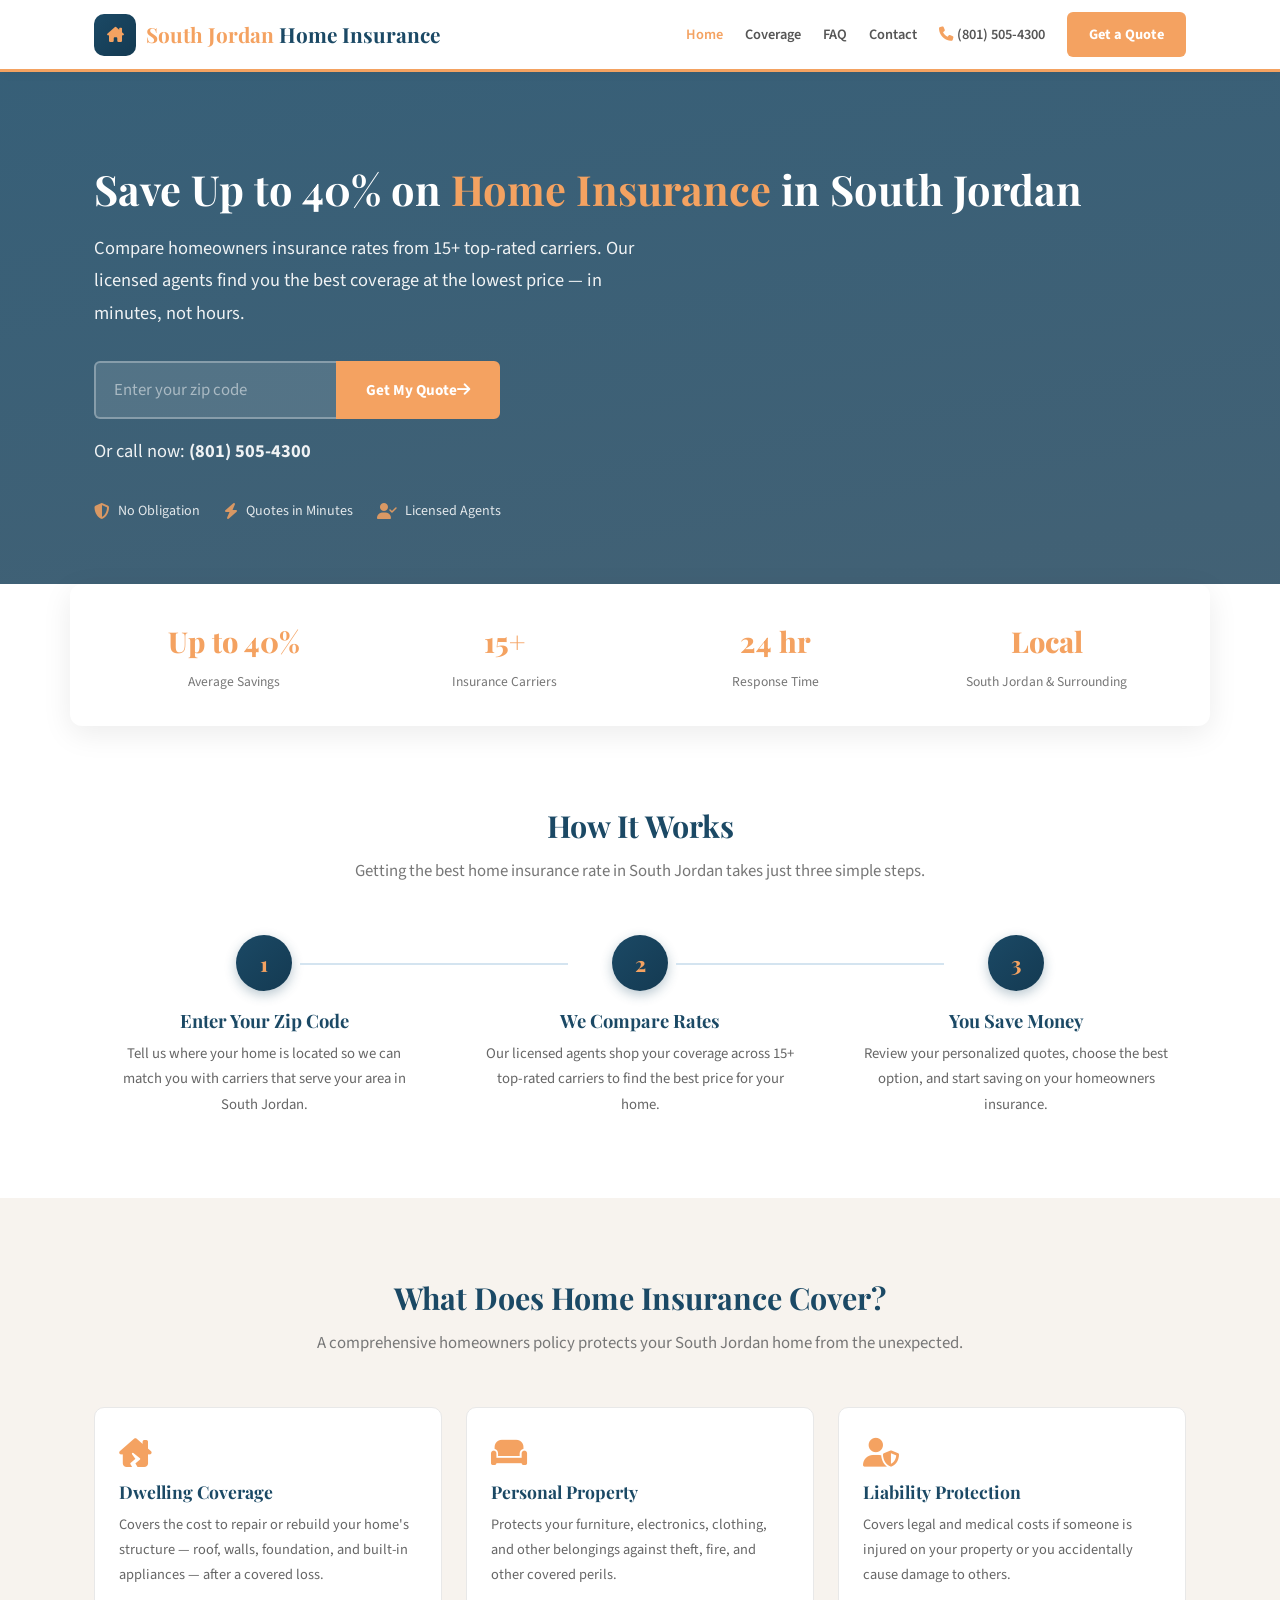
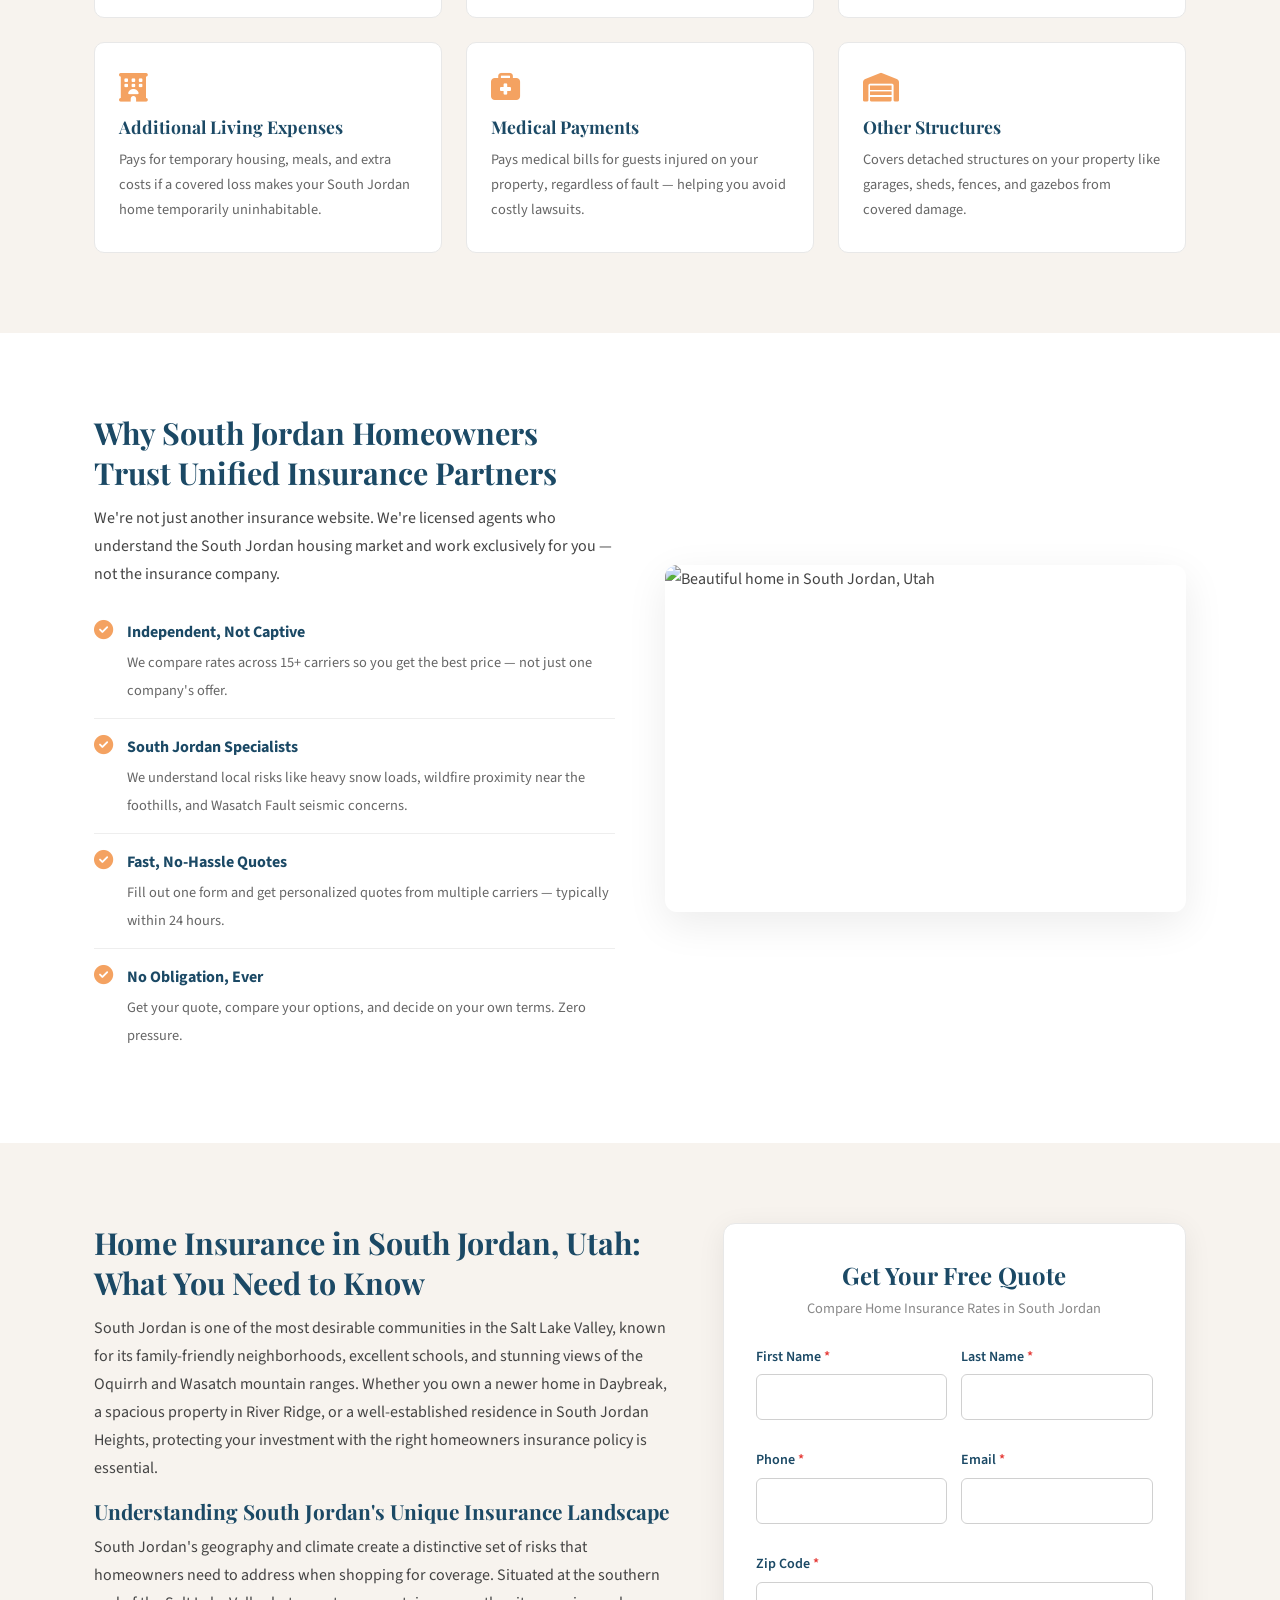
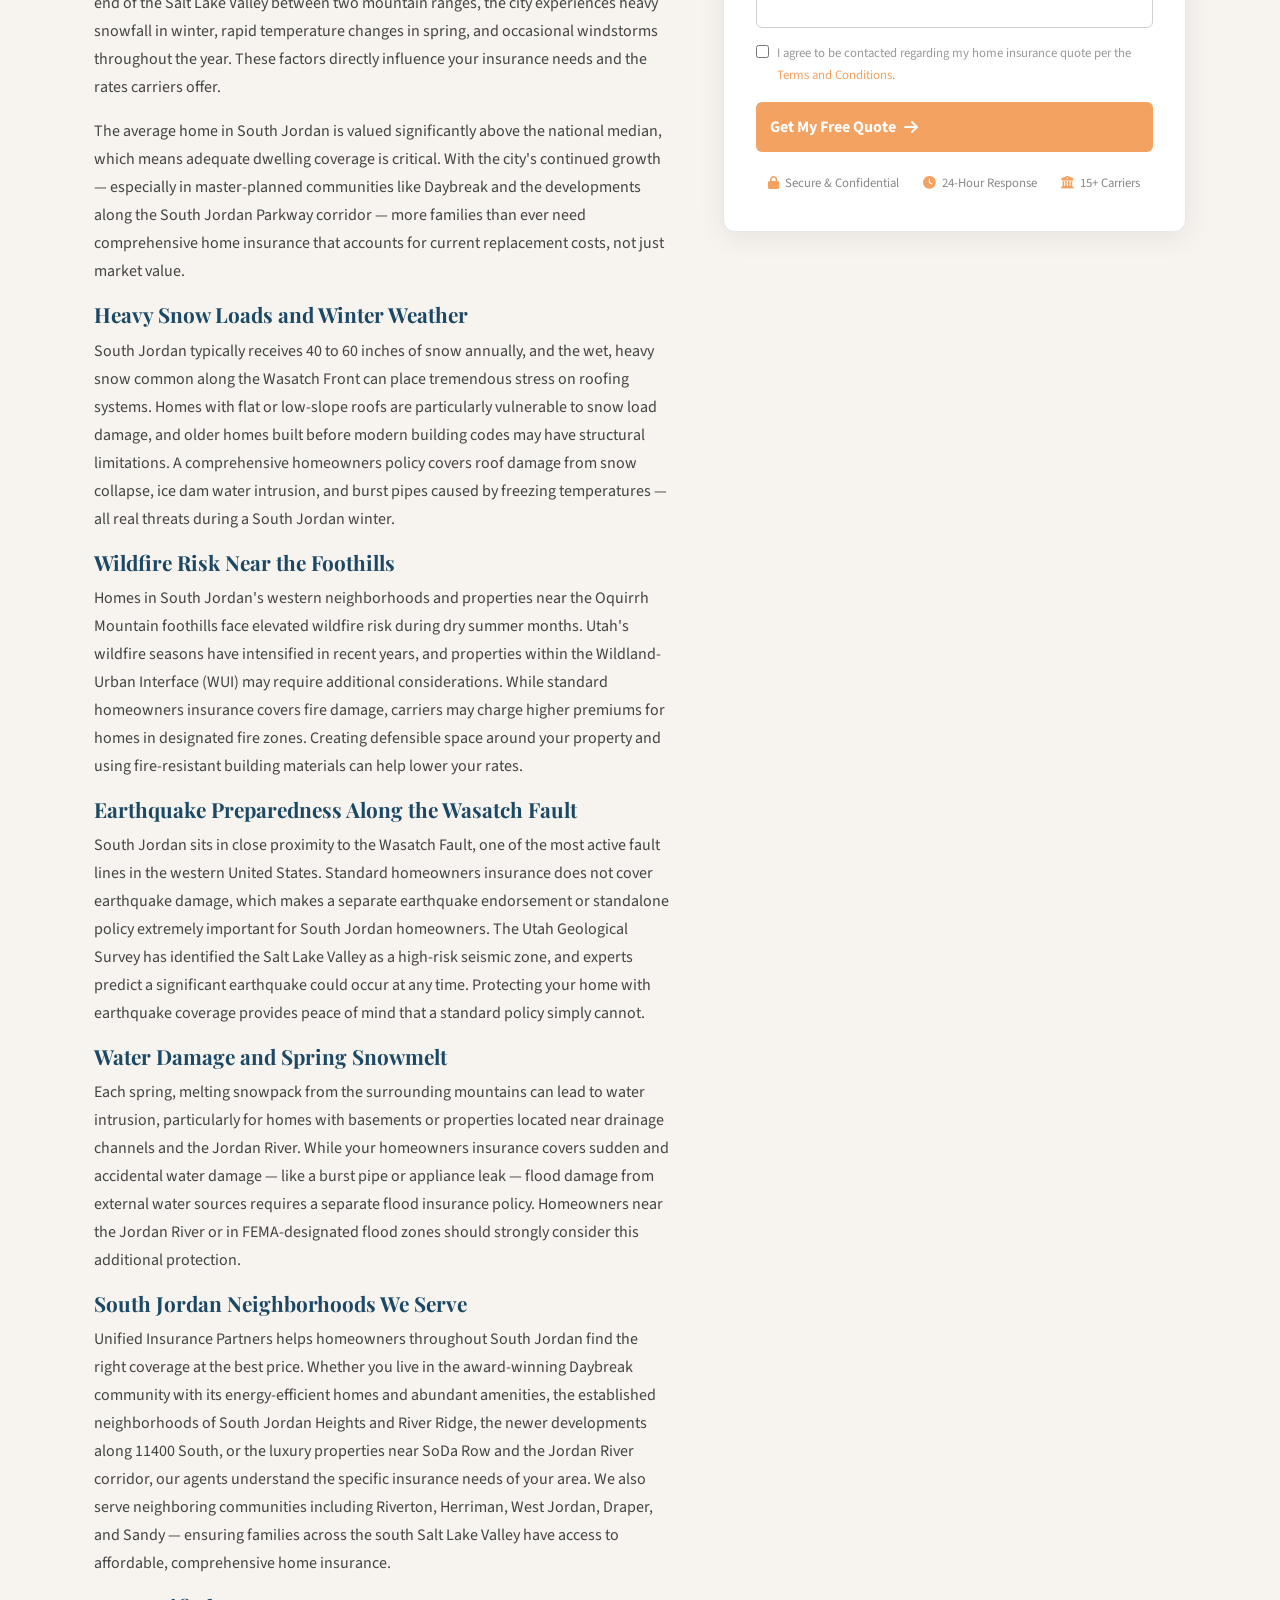
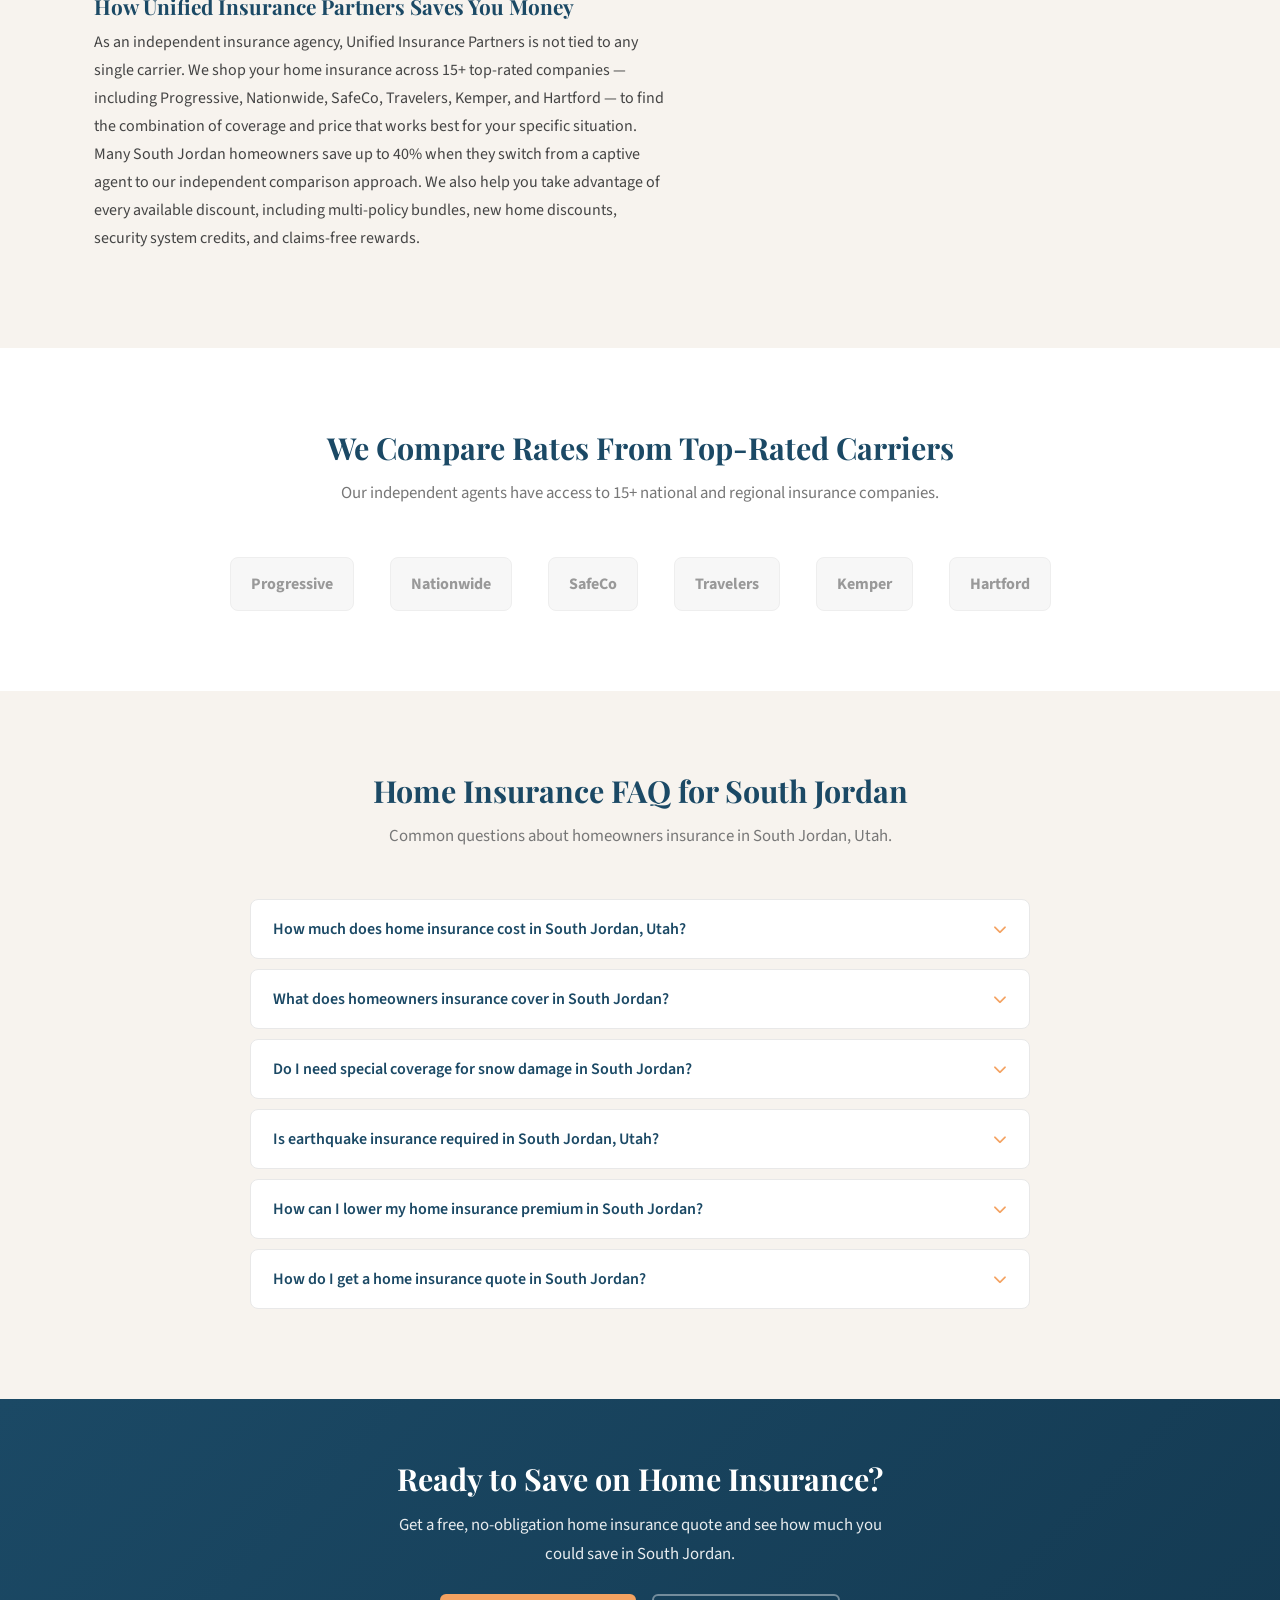
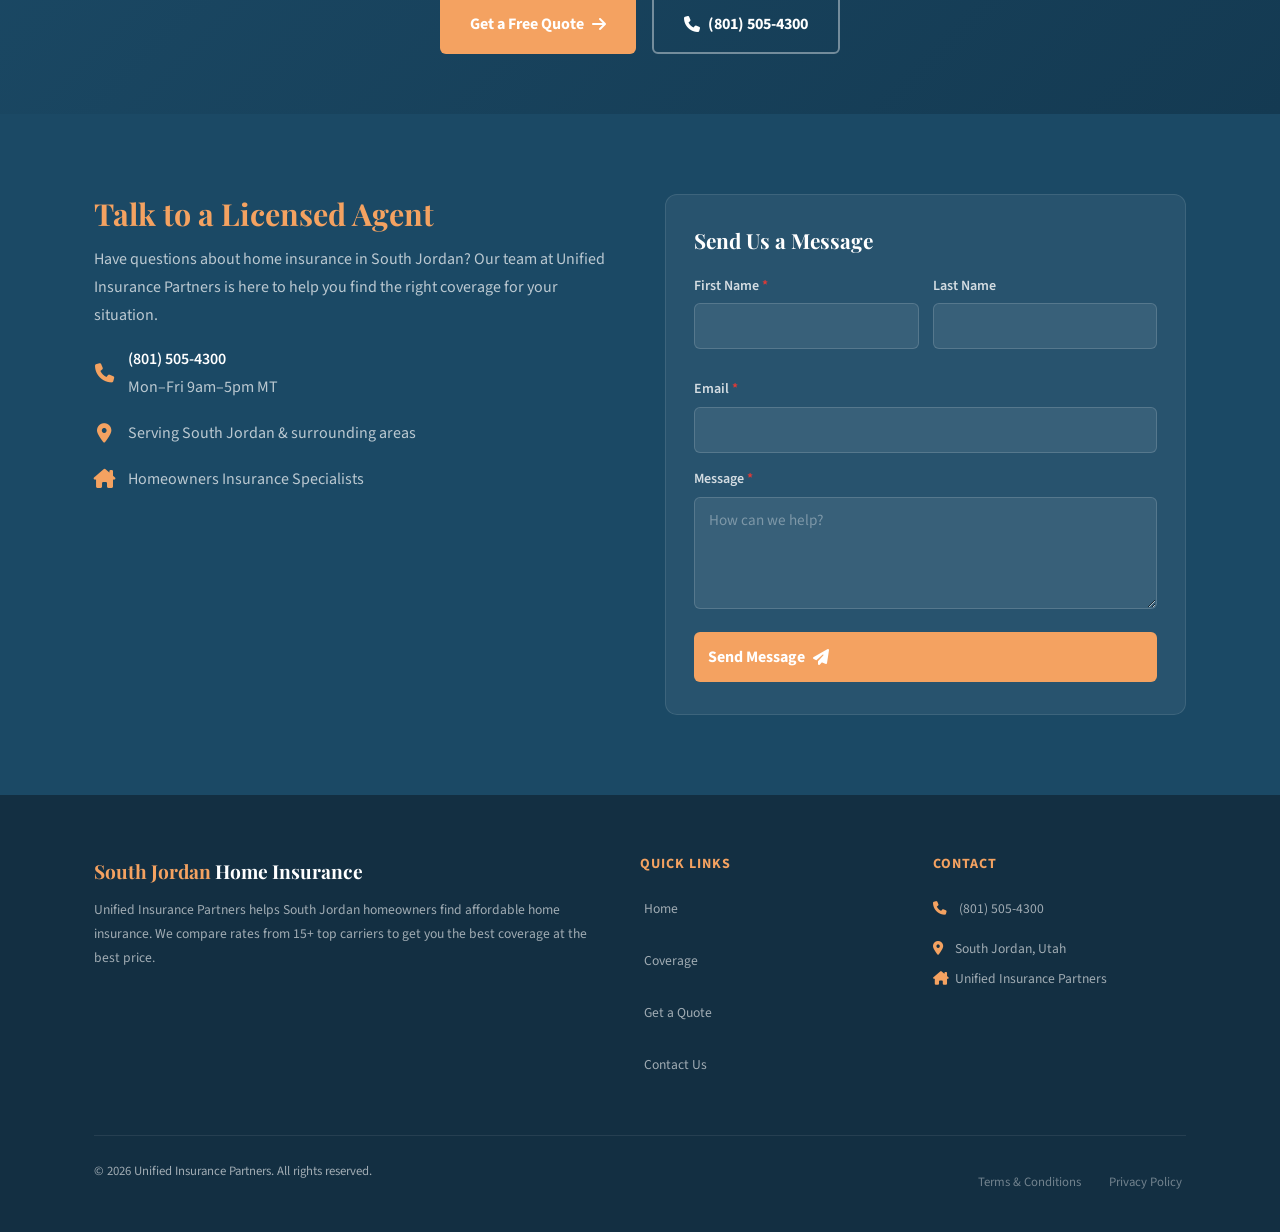
==== index.html @ 520f7b28 "Initial build: southjordanhomeinsurance.com lead gen site" ====
<!DOCTYPE html>
<html lang="en">
<head>
  <meta charset="UTF-8">
  <meta name="viewport" content="width=device-width, initial-scale=1.0">
  <title>South Jordan Home Insurance | Save Up to 40% | Free Quote</title>
  <meta name="description" content="Save up to 40% on home insurance in South Jordan, Utah. Compare rates from 15+ top carriers like Progressive, Nationwide & Travelers. Free quote — no obligation.">
  <meta name="keywords" content="home insurance South Jordan, homeowners insurance South Jordan Utah, South Jordan home insurance quote, cheap home insurance South Jordan, best home insurance South Jordan UT">
  <link rel="canonical" href="https://southjordanhomeinsurance.com/">
  <meta name="geo.region" content="US-UT">
  <meta name="geo.placename" content="South Jordan, Utah">

  <meta property="og:title" content="South Jordan Home Insurance | Save Up to 40% on Homeowners Insurance">
  <meta property="og:description" content="Compare home insurance rates from 15+ top carriers in South Jordan, Utah. Free quote — no obligation.">
  <meta property="og:type" content="website">
  <meta property="og:url" content="https://southjordanhomeinsurance.com/">

  <link rel="icon" href="data:image/svg+xml,<svg xmlns='http://www.w3.org/2000/svg' viewBox='0 0 100 100'><text y='.9em' font-size='90'>🏠</text></svg>">
  <link rel="preconnect" href="https://fonts.googleapis.com">
  <link rel="preconnect" href="https://fonts.gstatic.com" crossorigin>
  <link href="https://fonts.googleapis.com/css2?family=Playfair+Display:wght@400;500;600;700;800&family=Source+Sans+3:wght@300;400;600;700&display=swap" rel="stylesheet">
  <link rel="stylesheet" href="https://cdnjs.cloudflare.com/ajax/libs/font-awesome/6.5.1/css/all.min.css">
  <link rel="stylesheet" href="css/style.css">

  <script type="application/ld+json">
  {
    "@context": "https://schema.org",
    "@type": "InsuranceAgency",
    "name": "Unified Insurance Partners",
    "url": "https://southjordanhomeinsurance.com",
    "telephone": "+18015054300",
    "description": "Compare home insurance rates from top carriers in South Jordan, Utah. Free quotes, licensed agents, no obligation.",
    "areaServed": {
      "@type": "City",
      "name": "South Jordan",
      "containedInPlace": {
        "@type": "State",
        "name": "Utah"
      }
    },
    "priceRange": "$",
    "address": {
      "@type": "PostalAddress",
      "addressLocality": "South Jordan",
      "addressRegion": "UT",
      "addressCountry": "US"
    }
  }
  </script>

  <script type="application/ld+json">
  {
    "@context": "https://schema.org",
    "@type": "FAQPage",
    "mainEntity": [
      {
        "@type": "Question",
        "name": "How much does home insurance cost in South Jordan, Utah?",
        "acceptedAnswer": {
          "@type": "Answer",
          "text": "Home insurance in South Jordan typically costs between $800 and $2,200 per year, depending on your home's value, age, construction type, and coverage limits. Homes near the Oquirrh Mountain foothills may see slightly higher rates due to wildfire proximity, while newer homes in developments like Daybreak often qualify for discounts."
        }
      },
      {
        "@type": "Question",
        "name": "What does homeowners insurance cover in South Jordan?",
        "acceptedAnswer": {
          "@type": "Answer",
          "text": "A standard homeowners insurance policy in South Jordan covers your dwelling structure, personal property, liability protection, additional living expenses if your home becomes uninhabitable, medical payments for guests, and other structures on your property like sheds or fences. You may also need to consider endorsements for earthquake coverage given Utah's seismic activity."
        }
      },
      {
        "@type": "Question",
        "name": "Do I need special coverage for snow damage in South Jordan?",
        "acceptedAnswer": {
          "@type": "Answer",
          "text": "Standard homeowners insurance in South Jordan covers most snow-related damage including roof collapse from heavy snow loads and water damage from ice dams or snowmelt. However, flood damage from rapid spring snowmelt is NOT covered by standard policies — you'll need a separate flood insurance policy if your home is in a flood-prone area near the Jordan River."
        }
      },
      {
        "@type": "Question",
        "name": "Is earthquake insurance required in South Jordan, Utah?",
        "acceptedAnswer": {
          "@type": "Answer",
          "text": "Earthquake insurance is not required in South Jordan, but it is strongly recommended. South Jordan sits near the Wasatch Fault, and standard homeowners insurance does not cover earthquake damage. An earthquake endorsement or standalone policy provides critical protection for your home and belongings."
        }
      },
      {
        "@type": "Question",
        "name": "How can I lower my home insurance premium in South Jordan?",
        "acceptedAnswer": {
          "@type": "Answer",
          "text": "You can lower your South Jordan home insurance premium by bundling with auto insurance, installing security systems and smoke detectors, maintaining a claims-free history, upgrading your roof, choosing a higher deductible, and comparing rates from multiple carriers. Our agents compare 15+ carriers to find you the best rate."
        }
      },
      {
        "@type": "Question",
        "name": "How do I get a home insurance quote in South Jordan?",
        "acceptedAnswer": {
          "@type": "Answer",
          "text": "Enter your zip code on our website and fill out a brief form. Our licensed agents compare rates from 15+ top carriers and contact you with the best options — typically within 24 hours. The quote is completely free and there is no obligation to purchase."
        }
      }
    ]
  }
  </script>

  <!-- Google Analytics placeholder — uncomment and add tracking ID before launch
  <script async src="https://www.googletagmanager.com/gtag/js?id=G-XXXXXXXXXX"></script>
  <script>
    window.dataLayer = window.dataLayer || [];
    function gtag(){dataLayer.push(arguments);}
    gtag('js', new Date());
    gtag('config', 'G-XXXXXXXXXX');
  </script>
  -->
  <style>
/* Focus styles for accessibility */
a:focus-visible, button:focus-visible, input:focus-visible, select:focus-visible, textarea:focus-visible {
  outline: 2px solid #0369A1;
  outline-offset: 2px;
  border-radius: 2px;
}
*:focus { outline: none; }
*:focus-visible { outline: 2px solid #0369A1; outline-offset: 2px; }

/* Touch target minimum sizes */
a[class*="btn"], a[class*="cta"], a[class*="button"],
button, input[type="submit"], input[type="button"],
.btn, .cta-button, .cta-btn, .nav-link, .footer-link {
  min-height: 44px;
  display: inline-flex;
  align-items: center;
}
nav a, footer a {
  min-height: 44px;
  display: inline-flex;
  align-items: center;
  padding: 8px 4px;
}

/* Form submission feedback */
.form-loading { opacity: 0.7; pointer-events: none; }
.form-success { display: none; padding: 20px; background: #dcfce7; border: 1px solid #16a34a; border-radius: 8px; color: #166534; text-align: center; margin-top: 16px; }
.form-error { display: none; padding: 20px; background: #fef2f2; border: 1px solid #dc2626; border-radius: 8px; color: #991b1b; text-align: center; margin-top: 16px; }
.form-success.active, .form-error.active { display: block; }
.btn-loading { position: relative; color: transparent !important; }
.btn-loading::after { content: ''; position: absolute; width: 20px; height: 20px; top: 50%; left: 50%; margin: -10px 0 0 -10px; border: 2px solid #fff; border-top-color: transparent; border-radius: 50%; animation: spin 0.6s linear infinite; }
@keyframes spin { to { transform: rotate(360deg); } }
  </style>
</head>
<body>
  <a href="#main-content" class="skip-nav" style="position:absolute;left:-9999px;top:auto;width:1px;height:1px;overflow:hidden;z-index:9999;padding:8px 16px;background:#0369A1;color:#fff;font-size:14px;text-decoration:none;">Skip to main content</a>

  <header class="site-header">
    <div class="container">
      <a href="./" class="logo">
        <div class="logo-icon"><i class="fas fa-house-chimney" style="font-size:.95rem;"></i></div>
        <div class="logo-text"><span>South Jordan</span> Home Insurance</div>
      </a>
      <button class="nav-toggle" aria-label="Toggle menu" aria-expanded="false"><span></span><span></span><span></span></button>
      <nav class="main-nav" aria-label="Main navigation">
        <ul>
          <li><a href="./" class="active">Home</a></li>
          <li><a href="coverage">Coverage</a></li>
          <li><a href="#faq">FAQ</a></li>
          <li><a href="contact-us">Contact</a></li>
          <li><a href="tel:8015054300" class="header-phone"><i class="fas fa-phone"></i> (801) 505-4300</a></li>
          <li><a href="home-insurance-quote" class="nav-cta">Get a Quote</a></li>
        </ul>
      </nav>
    </div>
    <div class="nav-overlay"></div>
  </header>

  <main id="main-content">

    <!-- 1. Hero -->
    <section class="hero">
      <div class="container">
        <h1>Save Up to 40% on <span>Home Insurance</span> in South Jordan</h1>
        <p>Compare homeowners insurance rates from 15+ top-rated carriers. Our licensed agents find you the best coverage at the lowest price — in minutes, not hours.</p>
        <form class="hero-zip-form" aria-label="Enter zip code for quote">
          <input type="text" id="heroZip" inputmode="numeric" maxlength="5" pattern="[0-9]{5}" placeholder="Enter your zip code" aria-label="Zip code" required>
          <button type="submit">Get My Quote <i class="fas fa-arrow-right"></i></button>
        </form>
        <p class="hero-phone">Or call now: <a href="tel:8015054300">(801) 505-4300</a></p>
        <div class="trust-badges">
          <div class="badge"><i class="fas fa-shield-halved"></i> No Obligation</div>
          <div class="badge"><i class="fas fa-bolt"></i> Quotes in Minutes</div>
          <div class="badge"><i class="fas fa-user-check"></i> Licensed Agents</div>
        </div>
      </div>
    </section>

    <!-- 2. Stats Bar -->
    <section class="stats-bar">
      <div class="container">
        <div class="stat-item">
          <span class="stat-number">Up to 40%</span>
          <div class="stat-label">Average Savings</div>
        </div>
        <div class="stat-item">
          <span class="stat-number">15+</span>
          <div class="stat-label">Insurance Carriers</div>
        </div>
        <div class="stat-item">
          <span class="stat-number">24 hr</span>
          <div class="stat-label">Response Time</div>
        </div>
        <div class="stat-item">
          <span class="stat-number">Local</span>
          <div class="stat-label">South Jordan &amp; Surrounding</div>
        </div>
      </div>
    </section>

    <!-- 3. How It Works -->
    <section class="section">
      <div class="container">
        <div class="section-header">
          <h2>How It Works</h2>
          <p>Getting the best home insurance rate in South Jordan takes just three simple steps.</p>
        </div>
        <div class="steps-grid">
          <div class="step-card">
            <div class="step-number">1</div>
            <div class="step-connector"></div>
            <h3>Enter Your Zip Code</h3>
            <p>Tell us where your home is located so we can match you with carriers that serve your area in South Jordan.</p>
          </div>
          <div class="step-card">
            <div class="step-number">2</div>
            <div class="step-connector"></div>
            <h3>We Compare Rates</h3>
            <p>Our licensed agents shop your coverage across 15+ top-rated carriers to find the best price for your home.</p>
          </div>
          <div class="step-card">
            <div class="step-number">3</div>
            <h3>You Save Money</h3>
            <p>Review your personalized quotes, choose the best option, and start saving on your homeowners insurance.</p>
          </div>
        </div>
      </div>
    </section>

    <!-- 4. Coverage Types -->
    <section class="section section-alt">
      <div class="container">
        <div class="section-header">
          <h2>What Does Home Insurance Cover?</h2>
          <p>A comprehensive homeowners policy protects your South Jordan home from the unexpected.</p>
        </div>
        <div class="coverage-grid">
          <div class="coverage-card">
            <i class="fas fa-house-chimney-crack"></i>
            <h3>Dwelling Coverage</h3>
            <p>Covers the cost to repair or rebuild your home's structure — roof, walls, foundation, and built-in appliances — after a covered loss.</p>
          </div>
          <div class="coverage-card">
            <i class="fas fa-couch"></i>
            <h3>Personal Property</h3>
            <p>Protects your furniture, electronics, clothing, and other belongings against theft, fire, and other covered perils.</p>
          </div>
          <div class="coverage-card">
            <i class="fas fa-user-shield"></i>
            <h3>Liability Protection</h3>
            <p>Covers legal and medical costs if someone is injured on your property or you accidentally cause damage to others.</p>
          </div>
          <div class="coverage-card">
            <i class="fas fa-hotel"></i>
            <h3>Additional Living Expenses</h3>
            <p>Pays for temporary housing, meals, and extra costs if a covered loss makes your South Jordan home temporarily uninhabitable.</p>
          </div>
          <div class="coverage-card">
            <i class="fas fa-briefcase-medical"></i>
            <h3>Medical Payments</h3>
            <p>Pays medical bills for guests injured on your property, regardless of fault — helping you avoid costly lawsuits.</p>
          </div>
          <div class="coverage-card">
            <i class="fas fa-warehouse"></i>
            <h3>Other Structures</h3>
            <p>Covers detached structures on your property like garages, sheds, fences, and gazebos from covered damage.</p>
          </div>
        </div>
      </div>
    </section>

    <!-- 5. Why Choose Us -->
    <section class="section">
      <div class="container">
        <div class="why-grid">
          <div>
            <h2>Why South Jordan Homeowners Trust Unified Insurance Partners</h2>
            <p>We're not just another insurance website. We're licensed agents who understand the South Jordan housing market and work exclusively for you — not the insurance company.</p>
            <ul class="why-list">
              <li>
                <i class="fas fa-circle-check"></i>
                <div><strong>Independent, Not Captive</strong><span>We compare rates across 15+ carriers so you get the best price — not just one company's offer.</span></div>
              </li>
              <li>
                <i class="fas fa-circle-check"></i>
                <div><strong>South Jordan Specialists</strong><span>We understand local risks like heavy snow loads, wildfire proximity near the foothills, and Wasatch Fault seismic concerns.</span></div>
              </li>
              <li>
                <i class="fas fa-circle-check"></i>
                <div><strong>Fast, No-Hassle Quotes</strong><span>Fill out one form and get personalized quotes from multiple carriers — typically within 24 hours.</span></div>
              </li>
              <li>
                <i class="fas fa-circle-check"></i>
                <div><strong>No Obligation, Ever</strong><span>Get your quote, compare your options, and decide on your own terms. Zero pressure.</span></div>
              </li>
            </ul>
          </div>
          <div class="why-image">
            <img src="https://images.unsplash.com/photo-1564013799919-ab600027ffc6?w=600&q=80" alt="Beautiful home in South Jordan, Utah" loading="lazy" width="600" height="400">
          </div>
        </div>
      </div>
    </section>

    <!-- 6. South Jordan-Specific Content (SEO-rich) -->
    <section class="section section-alt">
      <div class="container">
        <div class="content-split">
          <div>
            <h2>Home Insurance in South Jordan, Utah: What You Need to Know</h2>
            <p>South Jordan is one of the most desirable communities in the Salt Lake Valley, known for its family-friendly neighborhoods, excellent schools, and stunning views of the Oquirrh and Wasatch mountain ranges. Whether you own a newer home in Daybreak, a spacious property in River Ridge, or a well-established residence in South Jordan Heights, protecting your investment with the right homeowners insurance policy is essential.</p>

            <h3>Understanding South Jordan's Unique Insurance Landscape</h3>
            <p>South Jordan's geography and climate create a distinctive set of risks that homeowners need to address when shopping for coverage. Situated at the southern end of the Salt Lake Valley between two mountain ranges, the city experiences heavy snowfall in winter, rapid temperature changes in spring, and occasional windstorms throughout the year. These factors directly influence your insurance needs and the rates carriers offer.</p>
            <p>The average home in South Jordan is valued significantly above the national median, which means adequate dwelling coverage is critical. With the city's continued growth — especially in master-planned communities like Daybreak and the developments along the South Jordan Parkway corridor — more families than ever need comprehensive home insurance that accounts for current replacement costs, not just market value.</p>

            <h3>Heavy Snow Loads and Winter Weather</h3>
            <p>South Jordan typically receives 40 to 60 inches of snow annually, and the wet, heavy snow common along the Wasatch Front can place tremendous stress on roofing systems. Homes with flat or low-slope roofs are particularly vulnerable to snow load damage, and older homes built before modern building codes may have structural limitations. A comprehensive homeowners policy covers roof damage from snow collapse, ice dam water intrusion, and burst pipes caused by freezing temperatures — all real threats during a South Jordan winter.</p>

            <h3>Wildfire Risk Near the Foothills</h3>
            <p>Homes in South Jordan's western neighborhoods and properties near the Oquirrh Mountain foothills face elevated wildfire risk during dry summer months. Utah's wildfire seasons have intensified in recent years, and properties within the Wildland-Urban Interface (WUI) may require additional considerations. While standard homeowners insurance covers fire damage, carriers may charge higher premiums for homes in designated fire zones. Creating defensible space around your property and using fire-resistant building materials can help lower your rates.</p>

            <h3>Earthquake Preparedness Along the Wasatch Fault</h3>
            <p>South Jordan sits in close proximity to the Wasatch Fault, one of the most active fault lines in the western United States. Standard homeowners insurance does not cover earthquake damage, which makes a separate earthquake endorsement or standalone policy extremely important for South Jordan homeowners. The Utah Geological Survey has identified the Salt Lake Valley as a high-risk seismic zone, and experts predict a significant earthquake could occur at any time. Protecting your home with earthquake coverage provides peace of mind that a standard policy simply cannot.</p>

            <h3>Water Damage and Spring Snowmelt</h3>
            <p>Each spring, melting snowpack from the surrounding mountains can lead to water intrusion, particularly for homes with basements or properties located near drainage channels and the Jordan River. While your homeowners insurance covers sudden and accidental water damage — like a burst pipe or appliance leak — flood damage from external water sources requires a separate flood insurance policy. Homeowners near the Jordan River or in FEMA-designated flood zones should strongly consider this additional protection.</p>

            <h3>South Jordan Neighborhoods We Serve</h3>
            <p>Unified Insurance Partners helps homeowners throughout South Jordan find the right coverage at the best price. Whether you live in the award-winning Daybreak community with its energy-efficient homes and abundant amenities, the established neighborhoods of South Jordan Heights and River Ridge, the newer developments along 11400 South, or the luxury properties near SoDa Row and the Jordan River corridor, our agents understand the specific insurance needs of your area. We also serve neighboring communities including Riverton, Herriman, West Jordan, Draper, and Sandy — ensuring families across the south Salt Lake Valley have access to affordable, comprehensive home insurance.</p>

            <h3>How Unified Insurance Partners Saves You Money</h3>
            <p>As an independent insurance agency, Unified Insurance Partners is not tied to any single carrier. We shop your home insurance across 15+ top-rated companies — including Progressive, Nationwide, SafeCo, Travelers, Kemper, and Hartford — to find the combination of coverage and price that works best for your specific situation. Many South Jordan homeowners save up to 40% when they switch from a captive agent to our independent comparison approach. We also help you take advantage of every available discount, including multi-policy bundles, new home discounts, security system credits, and claims-free rewards.</p>
          </div>
          <div>
            <div class="form-wrapper" id="quote">
              <h2>Get Your Free Quote</h2>
              <p class="form-subtitle">Compare Home Insurance Rates in South Jordan</p>
              <form data-webhook="https://n8n4.belmontdigitalmarketing.com/webhook/southjordanhomeinsurance-quote-62184" data-redirect="thank-you" novalidate>
                <div class="form-row">
                  <div class="form-group">
                    <label for="firstName">First Name <span style="color:#e53935;">*</span></label>
                    <input type="text" id="firstName" name="firstName" required autocomplete="given-name">
                    <div class="error-msg">Required</div>
                  </div>
                  <div class="form-group">
                    <label for="lastName">Last Name <span style="color:#e53935;">*</span></label>
                    <input type="text" id="lastName" name="lastName" required autocomplete="family-name">
                    <div class="error-msg">Required</div>
                  </div>
                </div>
                <div class="form-row">
                  <div class="form-group">
                    <label for="phone">Phone <span style="color:#e53935;">*</span></label>
                    <input type="tel" id="phone" name="phone" required autocomplete="tel">
                    <div class="error-msg">Required</div>
                  </div>
                  <div class="form-group">
                    <label for="email">Email <span style="color:#e53935;">*</span></label>
                    <input type="email" id="email" name="email" required autocomplete="email">
                    <div class="error-msg">Required</div>
                  </div>
                </div>
                <div class="form-group">
                  <label for="zip">Zip Code <span style="color:#e53935;">*</span></label>
                  <input type="text" id="zip" name="zipCode" required maxlength="5" pattern="[0-9]{5}" inputmode="numeric" autocomplete="postal-code">
                  <div class="error-msg">Required</div>
                </div>
                <div class="form-consent">
                  <input type="checkbox" id="consent" name="consent" required>
                  <label for="consent">I agree to be contacted regarding my home insurance quote per the <a href="terms" target="_blank">Terms and Conditions</a>.</label>
                </div>
                <button type="submit" class="btn btn-primary btn-submit" data-label="Get My Free Quote">Get My Free Quote <i class="fas fa-arrow-right"></i></button>
                <div class="form-success"><i class="fas fa-check-circle"></i> Quote request submitted! We'll be in touch shortly.</div>
                <div class="form-error"><i class="fas fa-exclamation-triangle"></i> Something went wrong. Please call <a href="tel:8015054300">(801) 505-4300</a>.</div>
              </form>
              <div class="form-trust">
                <div class="form-trust-item"><i class="fas fa-lock"></i> Secure &amp; Confidential</div>
                <div class="form-trust-item"><i class="fas fa-clock"></i> 24-Hour Response</div>
                <div class="form-trust-item"><i class="fas fa-building-columns"></i> 15+ Carriers</div>
              </div>
            </div>
          </div>
        </div>
      </div>
    </section>

    <!-- 7. Carrier Logos -->
    <section class="section carrier-section">
      <div class="container">
        <div class="section-header">
          <h2>We Compare Rates From Top-Rated Carriers</h2>
          <p>Our independent agents have access to 15+ national and regional insurance companies.</p>
        </div>
        <div class="carrier-grid">
          <span>Progressive</span>
          <span>Nationwide</span>
          <span>SafeCo</span>
          <span>Travelers</span>
          <span>Kemper</span>
          <span>Hartford</span>
        </div>
      </div>
    </section>

    <!-- 8. FAQ -->
    <section class="section section-alt" id="faq">
      <div class="container">
        <div class="section-header">
          <h2>Home Insurance FAQ for South Jordan</h2>
          <p>Common questions about homeowners insurance in South Jordan, Utah.</p>
        </div>
        <div class="faq-list">
          <div class="faq-item">
            <button class="faq-question" aria-expanded="false">How much does home insurance cost in South Jordan, Utah? <i class="fas fa-chevron-down"></i></button>
            <div class="faq-answer"><div class="faq-answer-inner">Home insurance in South Jordan typically costs between $800 and $2,200 per year, depending on your home's value, age, construction type, and coverage limits. Homes near the Oquirrh Mountain foothills may see slightly higher rates due to wildfire proximity, while newer homes in developments like Daybreak often qualify for discounts. The best way to find your exact rate is to <a href="home-insurance-quote">request a free quote</a> and let our agents compare rates from 15+ carriers.</div></div>
          </div>
          <div class="faq-item">
            <button class="faq-question" aria-expanded="false">What does homeowners insurance cover in South Jordan? <i class="fas fa-chevron-down"></i></button>
            <div class="faq-answer"><div class="faq-answer-inner">A standard homeowners insurance policy in South Jordan covers your dwelling structure, personal property, liability protection, additional living expenses if your home becomes uninhabitable, medical payments for guests, and other structures on your property like sheds or fences. You may also want to consider endorsements for earthquake coverage given South Jordan's proximity to the Wasatch Fault, and flood insurance if you live near the Jordan River.</div></div>
          </div>
          <div class="faq-item">
            <button class="faq-question" aria-expanded="false">Do I need special coverage for snow damage in South Jordan? <i class="fas fa-chevron-down"></i></button>
            <div class="faq-answer"><div class="faq-answer-inner">Standard homeowners insurance in South Jordan covers most snow-related damage including roof collapse from heavy snow loads, water damage from ice dams, and burst pipes caused by freezing temperatures. However, flood damage from rapid spring snowmelt is NOT covered by standard policies — you'll need a separate flood insurance policy if your home is in a flood-prone area near the Jordan River or drainage channels.</div></div>
          </div>
          <div class="faq-item">
            <button class="faq-question" aria-expanded="false">Is earthquake insurance required in South Jordan, Utah? <i class="fas fa-chevron-down"></i></button>
            <div class="faq-answer"><div class="faq-answer-inner">Earthquake insurance is not legally required in South Jordan, but it is strongly recommended. South Jordan sits near the Wasatch Fault, one of the most active fault lines in the western United States, and standard homeowners insurance does not cover earthquake damage. An earthquake endorsement or standalone policy provides critical protection for your home, foundation, and personal belongings against seismic events.</div></div>
          </div>
          <div class="faq-item">
            <button class="faq-question" aria-expanded="false">How can I lower my home insurance premium in South Jordan? <i class="fas fa-chevron-down"></i></button>
            <div class="faq-answer"><div class="faq-answer-inner">You can lower your South Jordan home insurance premium by bundling with auto insurance, installing security systems and smoke detectors, maintaining a claims-free history, upgrading your roof to impact-resistant materials, choosing a higher deductible, and most importantly — comparing rates from multiple carriers. Our agents at Unified Insurance Partners compare 15+ carriers to ensure you get the lowest available rate for your coverage needs.</div></div>
          </div>
          <div class="faq-item">
            <button class="faq-question" aria-expanded="false">How do I get a home insurance quote in South Jordan? <i class="fas fa-chevron-down"></i></button>
            <div class="faq-answer"><div class="faq-answer-inner">Simply <a href="home-insurance-quote">fill out our brief quote form</a> or call us at <a href="tel:8015054300">(801) 505-4300</a>. Enter your zip code on our homepage to get started. Our licensed agents compare rates from 15+ top carriers — including Progressive, Nationwide, Travelers, and more — and contact you with the best options, typically within 24 hours. The quote is completely free and there's no obligation.</div></div>
          </div>
        </div>
      </div>
    </section>

    <!-- 9. CTA Banner -->
    <section class="cta-banner">
      <div class="container">
        <h2>Ready to Save on Home Insurance?</h2>
        <p>Get a free, no-obligation home insurance quote and see how much you could save in South Jordan.</p>
        <div class="cta-buttons">
          <a href="home-insurance-quote" class="btn btn-primary">Get a Free Quote <i class="fas fa-arrow-right"></i></a>
          <a href="tel:8015054300" class="btn btn-phone"><i class="fas fa-phone"></i> (801) 505-4300</a>
        </div>
      </div>
    </section>

    <!-- 10. Contact Section -->
    <section class="contact-section">
      <div class="container">
        <div class="contact-grid">
          <div class="contact-info">
            <h2>Talk to a Licensed Agent</h2>
            <p>Have questions about home insurance in South Jordan? Our team at Unified Insurance Partners is here to help you find the right coverage for your situation.</p>
            <div class="contact-detail">
              <i class="fas fa-phone"></i>
              <div><a href="tel:8015054300">(801) 505-4300</a><br><span>Mon&ndash;Fri 9am&ndash;5pm MT</span></div>
            </div>
            <div class="contact-detail">
              <i class="fas fa-map-marker-alt"></i>
              <div><span>Serving South Jordan &amp; surrounding areas</span></div>
            </div>
            <div class="contact-detail">
              <i class="fas fa-house-chimney"></i>
              <div><span>Homeowners Insurance Specialists</span></div>
            </div>
          </div>
          <div class="contact-form-card">
            <h3>Send Us a Message</h3>
            <form data-webhook="https://n8n4.belmontdigitalmarketing.com/webhook/southjordanhomeinsurance-contact-38271" novalidate>
              <div class="form-row">
                <div class="form-group">
                  <label for="contactFirst">First Name <span style="color:#e53935;">*</span></label>
                  <input type="text" id="contactFirst" name="firstName" required>
                  <div class="error-msg">Required</div>
                </div>
                <div class="form-group">
                  <label for="contactLast">Last Name</label>
                  <input type="text" id="contactLast" name="lastName">
                </div>
              </div>
              <div class="form-group">
                <label for="contactEmail">Email <span style="color:#e53935;">*</span></label>
                <input type="email" id="contactEmail" name="email" required>
                <div class="error-msg">Required</div>
              </div>
              <div class="form-group">
                <label for="contactMsg">Message <span style="color:#e53935;">*</span></label>
                <textarea id="contactMsg" name="message" rows="4" required placeholder="How can we help?"></textarea>
                <div class="error-msg">Required</div>
              </div>
              <button type="submit" class="btn btn-primary btn-submit" data-label="Send Message">Send Message <i class="fas fa-paper-plane"></i></button>
              <div class="form-success"><i class="fas fa-check-circle"></i> Message sent! We'll respond within one business day.</div>
              <div class="form-error"><i class="fas fa-exclamation-triangle"></i> Something went wrong. Please call <a href="tel:8015054300" style="color:#e53935;">(801) 505-4300</a>.</div>
            </form>
          </div>
        </div>
      </div>
    </section>

  </main>

  <footer class="site-footer">
    <div class="container">
      <div class="footer-grid">
        <div class="footer-about">
          <div class="logo-text"><span style="color:#F4A261;">South Jordan</span> Home Insurance</div>
          <p>Unified Insurance Partners helps South Jordan homeowners find affordable home insurance. We compare rates from 15+ top carriers to get you the best coverage at the best price.</p>
        </div>
        <div class="footer-links">
          <h4>Quick Links</h4>
          <ul>
            <li><a href="./">Home</a></li>
            <li><a href="coverage">Coverage</a></li>
            <li><a href="home-insurance-quote">Get a Quote</a></li>
            <li><a href="contact-us">Contact Us</a></li>
          </ul>
        </div>
        <div class="footer-contact">
          <h4>Contact</h4>
          <p><i class="fas fa-phone"></i> <a href="tel:8015054300">(801) 505-4300</a></p>
          <p><i class="fas fa-map-marker-alt"></i> South Jordan, Utah</p>
          <p><i class="fas fa-house-chimney"></i> Unified Insurance Partners</p>
        </div>
      </div>
      <div class="footer-bottom">
        <p>&copy; 2026 Unified Insurance Partners. All rights reserved.</p>
        <div class="footer-legal"><a href="terms">Terms &amp; Conditions</a> <a href="privacy">Privacy Policy</a></div>
      </div>
    </div>
  </footer>

  <!-- Sticky Mobile CTA -->
  <div class="sticky-cta">
    <a href="home-insurance-quote" class="btn btn-primary">Get a Free Quote</a>
    <a href="tel:8015054300" class="btn btn-call"><i class="fas fa-phone"></i> Call</a>
  </div>

  <script src="js/main.js"></script>

  <!-- form-loading-enhancer -->
  <script>
  document.addEventListener('DOMContentLoaded', function() {
    document.querySelectorAll('form[data-webhook]').forEach(function(form) {
      form.addEventListener('submit', function() {
        form.classList.add('form-loading');
        var btn = form.querySelector('button[type="submit"], input[type="submit"]');
        if (btn) btn.classList.add('btn-loading');
      }, true);
    });
    var origFetch = window.fetch;
    if (origFetch) {
      window.fetch = function() {
        var args = arguments;
        var promise = origFetch.apply(this, args);
        promise.then(function(res) {
          document.querySelectorAll('form.form-loading').forEach(function(form) {
            setTimeout(function() {
              form.classList.remove('form-loading');
              var btn = form.querySelector('.btn-loading');
              if (btn) btn.classList.remove('btn-loading');
            }, 200);
          });
        }).catch(function() {
          document.querySelectorAll('form.form-loading').forEach(function(form) {
            form.classList.remove('form-loading');
            var btn = form.querySelector('.btn-loading');
            if (btn) btn.classList.remove('btn-loading');
          });
        });
        return promise;
      };
    }
  });
  </script>
</body>
</html>
---- css/style.css ----
/* ============================================
   South Jordan Home Insurance — Style System
   Colors: Deep Blue #1B4965, Warm Amber #F4A261, White
   Fonts: Playfair Display (headings), Source Sans 3 (body)
   Style: Trustworthy, warm, professional
   ============================================ */

*, *::before, *::after { box-sizing: border-box; margin: 0; padding: 0; }
html { scroll-behavior: smooth; font-size: 16px; }
body {
  font-family: 'Source Sans 3', sans-serif;
  color: #444;
  line-height: 1.75;
  background: #fff;
  -webkit-font-smoothing: antialiased;
}
img { max-width: 100%; height: auto; display: block; }
a { color: #F4A261; text-decoration: none; transition: color .2s; }
a:hover { color: #e08b3a; }

h1, h2, h3, h4 { font-family: 'Playfair Display', serif; color: #1B4965; line-height: 1.3; font-weight: 700; }
h1 { font-size: 2.6rem; margin-bottom: 1rem; }
h2 { font-size: 1.9rem; margin-bottom: .75rem; }
h3 { font-size: 1.3rem; margin-bottom: .5rem; }
p { margin-bottom: 1rem; }

.container { max-width: 1140px; margin: 0 auto; padding: 0 24px; }
.text-center { text-align: center; }
.sr-only { position: absolute; width: 1px; height: 1px; overflow: hidden; clip: rect(0,0,0,0); border: 0; }

/* --- Buttons --- */
.btn {
  display: inline-flex;
  align-items: center;
  gap: 8px;
  padding: 14px 30px;
  border-radius: 6px;
  font-weight: 700;
  font-size: 1rem;
  cursor: pointer;
  border: none;
  transition: all .2s;
  text-decoration: none;
  font-family: 'Source Sans 3', sans-serif;
}
.btn-primary { background: #F4A261; color: #fff; }
.btn-primary:hover { background: #e08b3a; color: #fff; transform: translateY(-1px); box-shadow: 0 6px 20px rgba(244,162,97,.3); }
.btn-outline { border: 2px solid #F4A261; color: #F4A261; background: transparent; }
.btn-outline:hover { background: #F4A261; color: #fff; }
.btn-white { background: #fff; color: #1B4965; }
.btn-white:hover { background: #f0f4f8; color: #143a52; }
.btn-phone { background: transparent; border: 2px solid rgba(255,255,255,.4); color: #fff; }
.btn-phone:hover { border-color: #fff; background: rgba(255,255,255,.1); color: #fff; }

/* --- Header --- */
.site-header {
  background: #fff;
  position: sticky;
  top: 0;
  z-index: 100;
  box-shadow: 0 1px 10px rgba(0,0,0,.06);
  border-bottom: 3px solid #F4A261;
}
.site-header .container {
  display: flex;
  justify-content: space-between;
  align-items: center;
  padding-top: 12px;
  padding-bottom: 12px;
}
.logo { display: flex; align-items: center; gap: 10px; text-decoration: none; }
.logo-icon {
  width: 42px;
  height: 42px;
  background: linear-gradient(135deg, #1B4965, #143a52);
  border-radius: 10px;
  display: flex;
  align-items: center;
  justify-content: center;
  color: #F4A261;
  font-size: 1rem;
}
.logo-text {
  font-family: 'Playfair Display', serif;
  font-size: 1.3rem;
  font-weight: 700;
  color: #1B4965;
}
.logo-text span { color: #F4A261; }

.nav-toggle { display: none; background: none; border: none; cursor: pointer; padding: 8px; }
.nav-toggle span { display: block; width: 26px; height: 3px; background: #1B4965; margin: 5px 0; border-radius: 2px; transition: .3s; }

.main-nav ul { list-style: none; display: flex; gap: 22px; align-items: center; }
.main-nav a { color: #555; font-weight: 600; font-size: .9rem; padding: 6px 0; transition: color .2s; }
.main-nav a:hover, .main-nav a.active { color: #F4A261; }
.header-phone { color: #1B4965; font-weight: 700; font-size: .9rem; white-space: nowrap; }
.header-phone i { color: #F4A261; margin-right: 4px; }
.header-phone:hover { color: #F4A261; }
.nav-cta {
  background: #F4A261 !important;
  color: #fff !important;
  padding: 10px 22px !important;
  border-radius: 6px;
  font-weight: 700 !important;
}
.nav-cta:hover { background: #e08b3a !important; }

/* --- Hero --- */
.hero {
  background: linear-gradient(170deg, rgba(27,73,101,.88) 0%, rgba(20,58,82,.80) 100%),
              url('https://images.unsplash.com/photo-1570129477492-45c003edd2be?w=1400&q=80') center/cover no-repeat;
  color: #fff;
  padding: 90px 0 100px;
}
.hero h1 { color: #fff; }
.hero h1 span { color: #F4A261; }
.hero p { font-size: 1.15rem; max-width: 560px; margin-bottom: 2rem; opacity: .92; }

.hero-zip-form {
  display: flex;
  gap: 0;
  max-width: 400px;
  margin-bottom: 16px;
}
.hero-zip-form input {
  flex: 1;
  padding: 15px 18px;
  border: 2px solid rgba(255,255,255,.3);
  border-right: none;
  border-radius: 6px 0 0 6px;
  font-size: 1.05rem;
  font-family: 'Source Sans 3', sans-serif;
  background: rgba(255,255,255,.12);
  color: #fff;
  outline: none;
  transition: border-color .2s;
}
.hero-zip-form input::placeholder { color: rgba(255,255,255,.5); }
.hero-zip-form input:focus { border-color: #F4A261; background: rgba(255,255,255,.18); }
.hero-zip-form button {
  padding: 15px 28px;
  background: #F4A261;
  color: #fff;
  border: 2px solid #F4A261;
  border-radius: 0 6px 6px 0;
  font-family: 'Source Sans 3', sans-serif;
  font-weight: 700;
  font-size: .95rem;
  cursor: pointer;
  white-space: nowrap;
  transition: background .2s;
}
.hero-zip-form button:hover { background: #e08b3a; border-color: #e08b3a; }
.hero-zip-form.shake { animation: shake .4s ease-in-out; }
@keyframes shake { 0%,100%{transform:translateX(0)} 25%{transform:translateX(-6px)} 75%{transform:translateX(6px)} }

.hero-phone { margin-bottom: 20px; font-size: 1rem; opacity: .85; }
.hero-phone a { color: #fff; font-weight: 700; }
.hero-phone a:hover { color: #F4A261; }

.trust-badges { display: flex; gap: 24px; flex-wrap: wrap; }
.trust-badges .badge { display: flex; align-items: center; gap: 8px; font-size: .88rem; opacity: .85; }
.trust-badges .badge i { color: #F4A261; font-size: 1rem; }

/* --- Stats Bar --- */
.stats-bar { background: #fff; padding: 0; margin-top: -40px; position: relative; z-index: 10; }
.stats-bar .container { background: #fff; border-radius: 12px; box-shadow: 0 8px 30px rgba(0,0,0,.08); padding: 32px 40px; display: grid; grid-template-columns: repeat(4, 1fr); gap: 24px; }
.stat-item { text-align: center; }
.stat-number { font-family: 'Playfair Display', serif; font-size: 1.8rem; font-weight: 800; color: #F4A261; display: block; }
.stat-label { font-size: .85rem; color: #777; margin-top: 4px; }

/* --- Sections --- */
.section { padding: 80px 0; }
.section-alt { background: #f7f3ee; }
.section-amber { background: linear-gradient(135deg, #F4A261, #e08b3a); color: #fff; }
.section-amber h2 { color: #fff; }
.section-dark { background: #1B4965; color: #eee; }
.section-dark h2 { color: #F4A261; }
.section-header { text-align: center; max-width: 680px; margin: 0 auto 48px; }
.section-header p { color: #777; font-size: 1.05rem; }

/* --- How It Works --- */
.steps-grid { display: grid; grid-template-columns: repeat(3, 1fr); gap: 36px; position: relative; }
.step-card { text-align: center; position: relative; padding: 0 16px; }
.step-number {
  width: 56px; height: 56px;
  background: linear-gradient(135deg, #1B4965, #143a52);
  border-radius: 50%;
  display: flex; align-items: center; justify-content: center;
  color: #F4A261; font-family: 'Playfair Display', serif; font-weight: 800; font-size: 1.3rem;
  margin: 0 auto 18px;
  box-shadow: 0 4px 12px rgba(27,73,101,.3);
}
.step-card h3 { font-size: 1.15rem; margin-bottom: 8px; }
.step-card p { color: #666; font-size: .92rem; margin: 0; }
.step-connector {
  position: absolute;
  top: 28px;
  left: calc(50% + 36px);
  width: calc(100% - 72px);
  height: 2px;
  background: #d4e4f0;
}
.step-card:last-child .step-connector { display: none; }

/* --- Coverage Cards --- */
.coverage-grid { display: grid; grid-template-columns: repeat(3, 1fr); gap: 24px; }
.coverage-card {
  background: #fff;
  border-radius: 10px;
  padding: 30px 24px;
  border: 1px solid #e8e8e8;
  transition: box-shadow .3s, transform .2s;
}
.coverage-card:hover { box-shadow: 0 8px 25px rgba(0,0,0,.06); transform: translateY(-2px); }
.coverage-card i { font-size: 1.8rem; color: #F4A261; margin-bottom: 14px; display: block; }
.coverage-card h3 { font-size: 1.1rem; margin-bottom: 8px; }
.coverage-card p { color: #666; font-size: .9rem; margin: 0; }

/* --- Why Choose Us --- */
.why-grid { display: grid; grid-template-columns: 1fr 1fr; gap: 50px; align-items: center; }
.why-list { list-style: none; }
.why-list li {
  display: flex; gap: 14px; align-items: flex-start;
  padding: 14px 0;
  border-bottom: 1px solid #eee;
}
.why-list li:last-child { border-bottom: none; }
.why-list i { color: #F4A261; font-size: 1.2rem; margin-top: 3px; flex-shrink: 0; }
.why-list strong { display: block; color: #1B4965; margin-bottom: 2px; }
.why-list span { color: #666; font-size: .9rem; }
.why-image {
  border-radius: 12px;
  overflow: hidden;
  box-shadow: 0 12px 40px rgba(0,0,0,.08);
}

/* --- Content Split --- */
.content-split { display: grid; grid-template-columns: 5fr 4fr; gap: 50px; align-items: start; }

/* --- Info Cards --- */
.info-grid { display: grid; grid-template-columns: repeat(3, 1fr); gap: 24px; }
.info-card {
  background: #fff;
  border-radius: 10px;
  padding: 30px 24px;
  border: 1px solid #e8e8e8;
  transition: box-shadow .3s, transform .2s;
}
.info-card:hover { box-shadow: 0 8px 25px rgba(0,0,0,.06); transform: translateY(-2px); }
.info-card i { font-size: 1.8rem; color: #F4A261; margin-bottom: 14px; }
.info-card p { color: #666; font-size: .9rem; margin: 0; }

/* --- Carrier Logos --- */
.carrier-section { text-align: center; }
.carrier-grid {
  display: flex; flex-wrap: wrap; justify-content: center;
  gap: 36px; align-items: center;
  margin-top: 24px;
}
.carrier-grid span {
  font-family: 'Source Sans 3', sans-serif;
  font-weight: 700;
  font-size: 1rem;
  color: #999;
  padding: 12px 20px;
  background: #f7f7f7;
  border-radius: 8px;
  border: 1px solid #eee;
}

/* --- FAQ --- */
.faq-list { max-width: 780px; margin: 0 auto; }
.faq-item { border: 1px solid #e8e8e8; border-radius: 8px; margin-bottom: 10px; overflow: hidden; background: #fff; }
.faq-question {
  width: 100%; padding: 18px 22px; background: none; border: none;
  display: flex; justify-content: space-between; align-items: center;
  cursor: pointer; font-family: 'Source Sans 3', sans-serif; font-weight: 600;
  font-size: 1rem; color: #1B4965; text-align: left; transition: background .2s;
}
.faq-question:hover { background: #f7f3ee; }
.faq-question i { color: #F4A261; transition: transform .3s; font-size: .85rem; }
.faq-item.active .faq-question i { transform: rotate(180deg); }
.faq-answer { max-height: 0; overflow: hidden; transition: max-height .3s ease; }
.faq-answer-inner { padding: 0 22px 18px; color: #555; font-size: .95rem; line-height: 1.7; }

/* --- CTA Banner --- */
.cta-banner { background: linear-gradient(135deg, #1B4965, #143a52); padding: 60px 0; text-align: center; color: #fff; }
.cta-banner h2 { color: #fff; margin-bottom: 12px; }
.cta-banner p { font-size: 1.05rem; max-width: 520px; margin: 0 auto 24px; opacity: .9; }
.cta-buttons { display: flex; justify-content: center; gap: 16px; flex-wrap: wrap; }

/* --- Contact Section --- */
.contact-section { background: #1B4965; color: #eee; padding: 80px 0; }
.contact-grid { display: grid; grid-template-columns: 1fr 1fr; gap: 50px; align-items: start; }
.contact-info h2 { color: #F4A261; }
.contact-info p { color: rgba(255,255,255,.7); }
.contact-detail { display: flex; align-items: center; gap: 14px; margin-bottom: 18px; }
.contact-detail i { color: #F4A261; font-size: 1.2rem; width: 20px; text-align: center; }
.contact-detail a { color: #fff; font-weight: 600; }
.contact-detail a:hover { color: #F4A261; }
.contact-detail span { color: rgba(255,255,255,.7); }
.contact-form-card {
  background: rgba(255,255,255,.06);
  border: 1px solid rgba(255,255,255,.1);
  border-radius: 12px;
  padding: 32px 28px;
}
.contact-form-card h3 { color: #fff; margin-bottom: 20px; }
.contact-form-card .form-group label { color: rgba(255,255,255,.8); }
.contact-form-card .form-group input,
.contact-form-card .form-group textarea {
  background: rgba(255,255,255,.08);
  border-color: rgba(255,255,255,.15);
  color: #fff;
}
.contact-form-card .form-group input:focus,
.contact-form-card .form-group textarea:focus {
  border-color: #F4A261;
  box-shadow: 0 0 0 3px rgba(244,162,97,.15);
}
.contact-form-card .form-group input::placeholder,
.contact-form-card .form-group textarea::placeholder { color: rgba(255,255,255,.35); }

/* --- Forms --- */
.form-wrapper {
  background: #fff;
  border-radius: 12px;
  padding: 36px 32px;
  box-shadow: 0 6px 28px rgba(0,0,0,.07);
  border: 1px solid #e8e8e8;
}
.form-wrapper h2 { text-align: center; margin-bottom: 4px; font-size: 1.5rem; }
.form-subtitle { text-align: center; color: #888; margin-bottom: 24px; font-size: .9rem; }

.form-row { display: grid; grid-template-columns: 1fr 1fr; gap: 14px; margin-bottom: 14px; }
.form-group { margin-bottom: 14px; }
.form-group label { display: block; font-weight: 600; margin-bottom: 5px; color: #1B4965; font-size: .88rem; }
.form-group input, .form-group select, .form-group textarea {
  width: 100%; padding: 11px 14px; border: 1.5px solid #d0d0d0; border-radius: 6px;
  font-size: .95rem; font-family: 'Source Sans 3', sans-serif; transition: border-color .2s, box-shadow .2s;
  background: #fff;
}
.form-group input:focus, .form-group select:focus, .form-group textarea:focus { outline: none; border-color: #F4A261; box-shadow: 0 0 0 3px rgba(244,162,97,.12); }
.form-group textarea { resize: vertical; min-height: 70px; }
.form-group .error-msg { color: #e53935; font-size: .78rem; margin-top: 3px; display: none; }
.form-group.has-error input, .form-group.has-error select, .form-group.has-error textarea { border-color: #e53935; }
.form-group.has-error .error-msg { display: block; }
.form-consent { font-size: .8rem; color: #999; margin-bottom: 16px; display: flex; gap: 8px; align-items: flex-start; }
.form-consent input[type="checkbox"] { margin-top: 3px; accent-color: #F4A261; }
.btn-submit { width: 100%; padding: 14px; font-size: 1rem; }
.form-success, .form-error { display: none; padding: 14px; border-radius: 8px; margin-top: 14px; font-weight: 600; text-align: center; font-size: .9rem; }
.form-success { background: #e8f5e9; color: #2e7d32; border: 1px solid #c8e6c9; }
.form-error { background: #ffebee; color: #c62828; border: 1px solid #ffcdd2; }

/* --- Multi-Step Form --- */
.form-progress { display: flex; justify-content: center; gap: 8px; margin-bottom: 28px; }
.form-progress-step {
  display: flex; align-items: center; gap: 8px;
  font-size: .85rem; font-weight: 600; color: #bbb;
  font-family: 'Source Sans 3', sans-serif;
}
.form-progress-step.active { color: #F4A261; }
.form-progress-step.completed { color: #e08b3a; }
.form-progress-dot {
  width: 30px; height: 30px;
  border-radius: 50%;
  border: 2px solid #ddd;
  display: flex; align-items: center; justify-content: center;
  font-size: .8rem; font-weight: 700;
}
.form-progress-step.active .form-progress-dot { border-color: #F4A261; background: #F4A261; color: #fff; }
.form-progress-step.completed .form-progress-dot { border-color: #e08b3a; background: #e08b3a; color: #fff; }
.form-progress-line { width: 40px; height: 2px; background: #ddd; align-self: center; }
.form-progress-line.active { background: #F4A261; }

.form-step { display: none; }
.form-step.active { display: block; }
.form-step-nav { display: flex; gap: 12px; margin-top: 8px; }
.form-step-nav .btn { flex: 1; justify-content: center; }
.btn-skip { background: transparent; color: #999; border: 1px solid #ddd; }
.btn-skip:hover { background: #f5f5f5; color: #666; }

/* --- Older Home Fields (conditional) --- */
.older-home-fields { display: none; }
.older-home-fields.visible { display: block; }
.older-home-note {
  background: #fff8f0;
  border: 1px solid #F4A261;
  border-radius: 8px;
  padding: 14px 18px;
  margin-bottom: 14px;
  font-size: .9rem;
  color: #1B4965;
}
.older-home-note i { color: #F4A261; margin-right: 6px; }

/* --- Trust Signals (below form) --- */
.form-trust { display: flex; justify-content: center; gap: 24px; margin-top: 20px; flex-wrap: wrap; }
.form-trust-item { display: flex; align-items: center; gap: 6px; font-size: .8rem; color: #888; }
.form-trust-item i { color: #F4A261; }

/* --- Coverage Table --- */
.coverage-table { width: 100%; border-collapse: collapse; margin: 24px 0; }
.coverage-table th { background: #1B4965; color: #fff; padding: 12px 16px; text-align: left; font-family: 'Source Sans 3', sans-serif; font-weight: 700; font-size: .9rem; }
.coverage-table td { padding: 12px 16px; border-bottom: 1px solid #e8e8e8; font-size: .9rem; color: #555; }
.coverage-table tr:nth-child(even) td { background: #f7f3ee; }
.coverage-table tr:hover td { background: #fff8f0; }

/* --- Breadcrumbs --- */
.breadcrumbs { padding: 14px 0; font-size: .82rem; color: #999; }
.breadcrumbs a { color: #F4A261; }
.breadcrumbs a:hover { color: #e08b3a; }
.breadcrumbs span { margin: 0 6px; color: #ccc; }

/* --- Thank You Page --- */
.thank-you-icon { font-size: 4rem; color: #4caf50; margin-bottom: 20px; }
.thank-you-steps { display: grid; grid-template-columns: repeat(3, 1fr); gap: 28px; max-width: 700px; margin: 36px auto 0; }
.thank-you-step { text-align: center; }
.thank-you-step .step-num {
  width: 44px; height: 44px;
  background: #e8f5e9;
  border-radius: 50%;
  display: flex; align-items: center; justify-content: center;
  color: #4caf50; font-weight: 700; font-family: 'Source Sans 3', sans-serif;
  margin: 0 auto 12px;
}
.thank-you-step p { font-size: .9rem; color: #666; margin: 0; }

/* --- 404 Page --- */
.error-code { font-size: 8rem; font-weight: 800; color: #F4A261; font-family: 'Playfair Display', serif; line-height: 1; }

/* --- Legal Pages --- */
.legal-content { max-width: 800px; margin: 0 auto; }
.legal-content h2 { font-size: 1.4rem; margin-top: 2rem; }
.legal-content p, .legal-content li { color: #555; font-size: .95rem; }
.legal-content ul { margin: 12px 0 12px 24px; }
.legal-content li { margin-bottom: 6px; }

/* --- Footer --- */
.site-footer { background: #132f42; color: rgba(255,255,255,.6); padding: 60px 0 28px; }
.footer-grid { display: grid; grid-template-columns: 2fr 1fr 1fr; gap: 40px; margin-bottom: 40px; }
.footer-about .logo-text { color: #fff; font-size: 1.2rem; }
.footer-about p { font-size: .85rem; margin-top: 10px; }
.footer-links h4, .footer-contact h4 { color: #F4A261; font-size: .88rem; margin-bottom: 14px; text-transform: uppercase; letter-spacing: 1px; font-family: 'Source Sans 3', sans-serif; }
.footer-links ul { list-style: none; }
.footer-links li { margin-bottom: 8px; }
.footer-links a { color: rgba(255,255,255,.6); font-size: .85rem; }
.footer-links a:hover { color: #F4A261; }
.footer-contact p { font-size: .85rem; margin-bottom: 6px; display: flex; align-items: center; gap: 8px; }
.footer-contact i { color: #F4A261; width: 14px; }
.footer-contact a { color: rgba(255,255,255,.6); }
.footer-contact a:hover { color: #F4A261; }
.footer-bottom { border-top: 1px solid rgba(255,255,255,.08); padding-top: 24px; display: flex; justify-content: space-between; font-size: .8rem; }
.footer-bottom a { color: rgba(255,255,255,.4); }
.footer-bottom a:hover { color: #F4A261; }
.footer-legal { display: flex; gap: 20px; }

/* --- Sticky Mobile CTA --- */
.sticky-cta {
  display: none;
  position: fixed;
  bottom: 0;
  left: 0;
  right: 0;
  background: #fff;
  padding: 10px 16px;
  box-shadow: 0 -4px 20px rgba(0,0,0,.1);
  z-index: 90;
  gap: 10px;
  align-items: center;
  justify-content: center;
}
.sticky-cta .btn { flex: 1; justify-content: center; padding: 12px 16px; font-size: .9rem; }
.sticky-cta .btn-call { background: #1B4965; color: #fff; }
.sticky-cta .btn-call:hover { background: #143a52; }

/* --- Responsive --- */
@media (max-width: 968px) {
  .info-grid, .coverage-grid { grid-template-columns: 1fr 1fr; }
  .content-split { grid-template-columns: 1fr; }
  .footer-grid { grid-template-columns: 1fr; }
  .stats-bar .container { grid-template-columns: repeat(2, 1fr); gap: 20px; }
  .steps-grid { grid-template-columns: 1fr; gap: 24px; }
  .step-connector { display: none; }
  .why-grid { grid-template-columns: 1fr; }
  .contact-grid { grid-template-columns: 1fr; }
  .thank-you-steps { grid-template-columns: 1fr; }
  h1 { font-size: 2.1rem; }
  .hero { padding: 60px 0 70px; }
}

@media (max-width: 768px) {
  .nav-toggle { display: block; }
  .main-nav {
    position: fixed; top: 0; right: -100%; width: 270px; height: 100vh;
    background: #fff; box-shadow: -4px 0 20px rgba(0,0,0,.08);
    transition: right .3s; z-index: 200; padding: 70px 28px 28px;
  }
  .main-nav.open { right: 0; }
  .main-nav ul { flex-direction: column; gap: 0; }
  .main-nav li { border-bottom: 1px solid #eee; }
  .main-nav a { display: block; padding: 14px 0; }
  .nav-overlay { display: none; position: fixed; inset: 0; background: rgba(0,0,0,.3); z-index: 150; }
  .nav-overlay.active { display: block; }
  .header-phone { display: none; }
  .form-row { grid-template-columns: 1fr; }
  .form-wrapper { padding: 24px 18px; }
  .footer-bottom { flex-direction: column; gap: 10px; text-align: center; }
  .section { padding: 50px 0; }
  .info-grid, .coverage-grid { grid-template-columns: 1fr; }
  .trust-badges { gap: 14px; }
  .cta-buttons { flex-direction: column; align-items: center; }
  .stats-bar { margin-top: -24px; }
  .stats-bar .container { padding: 24px 20px; }
  .stat-number { font-size: 1.5rem; }
  .sticky-cta.visible { display: flex; }
  .site-footer { padding-bottom: 80px; }
  .coverage-table { font-size: .85rem; }
  .coverage-table th, .coverage-table td { padding: 10px 12px; }
}
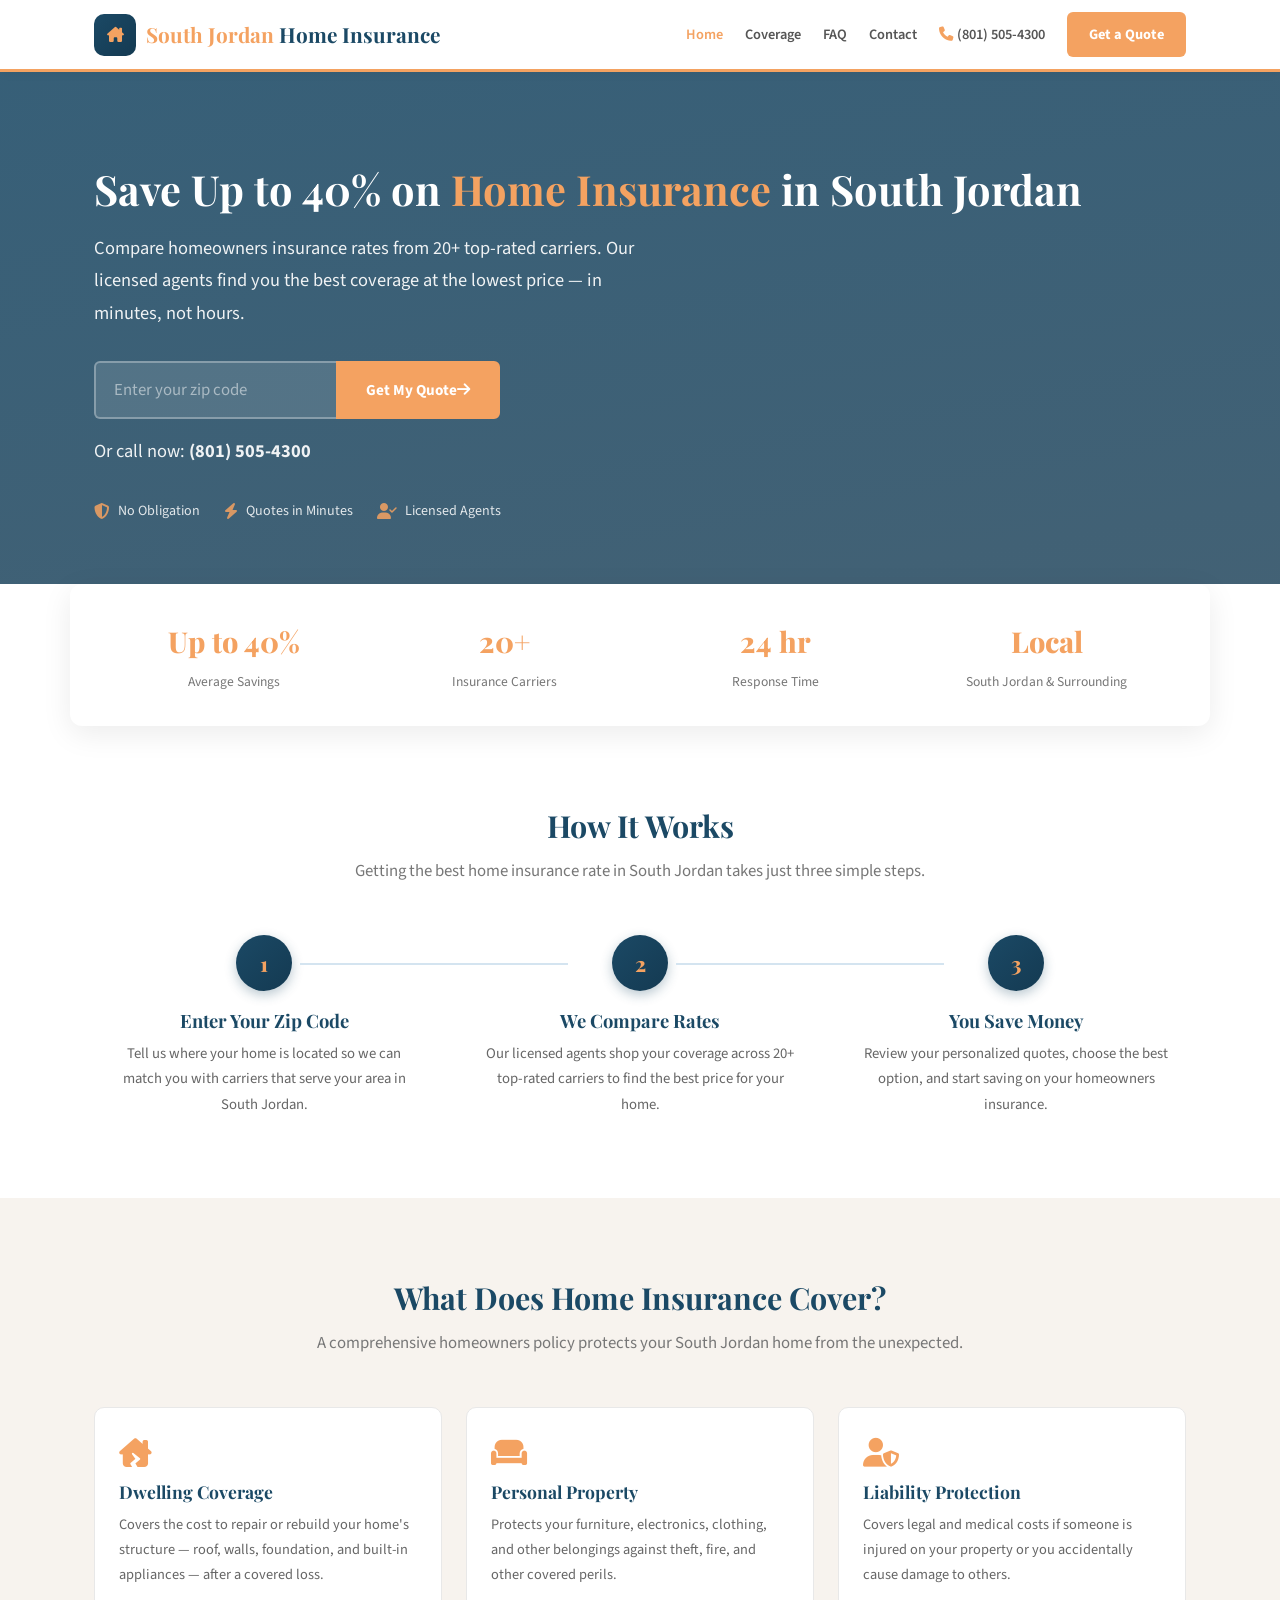
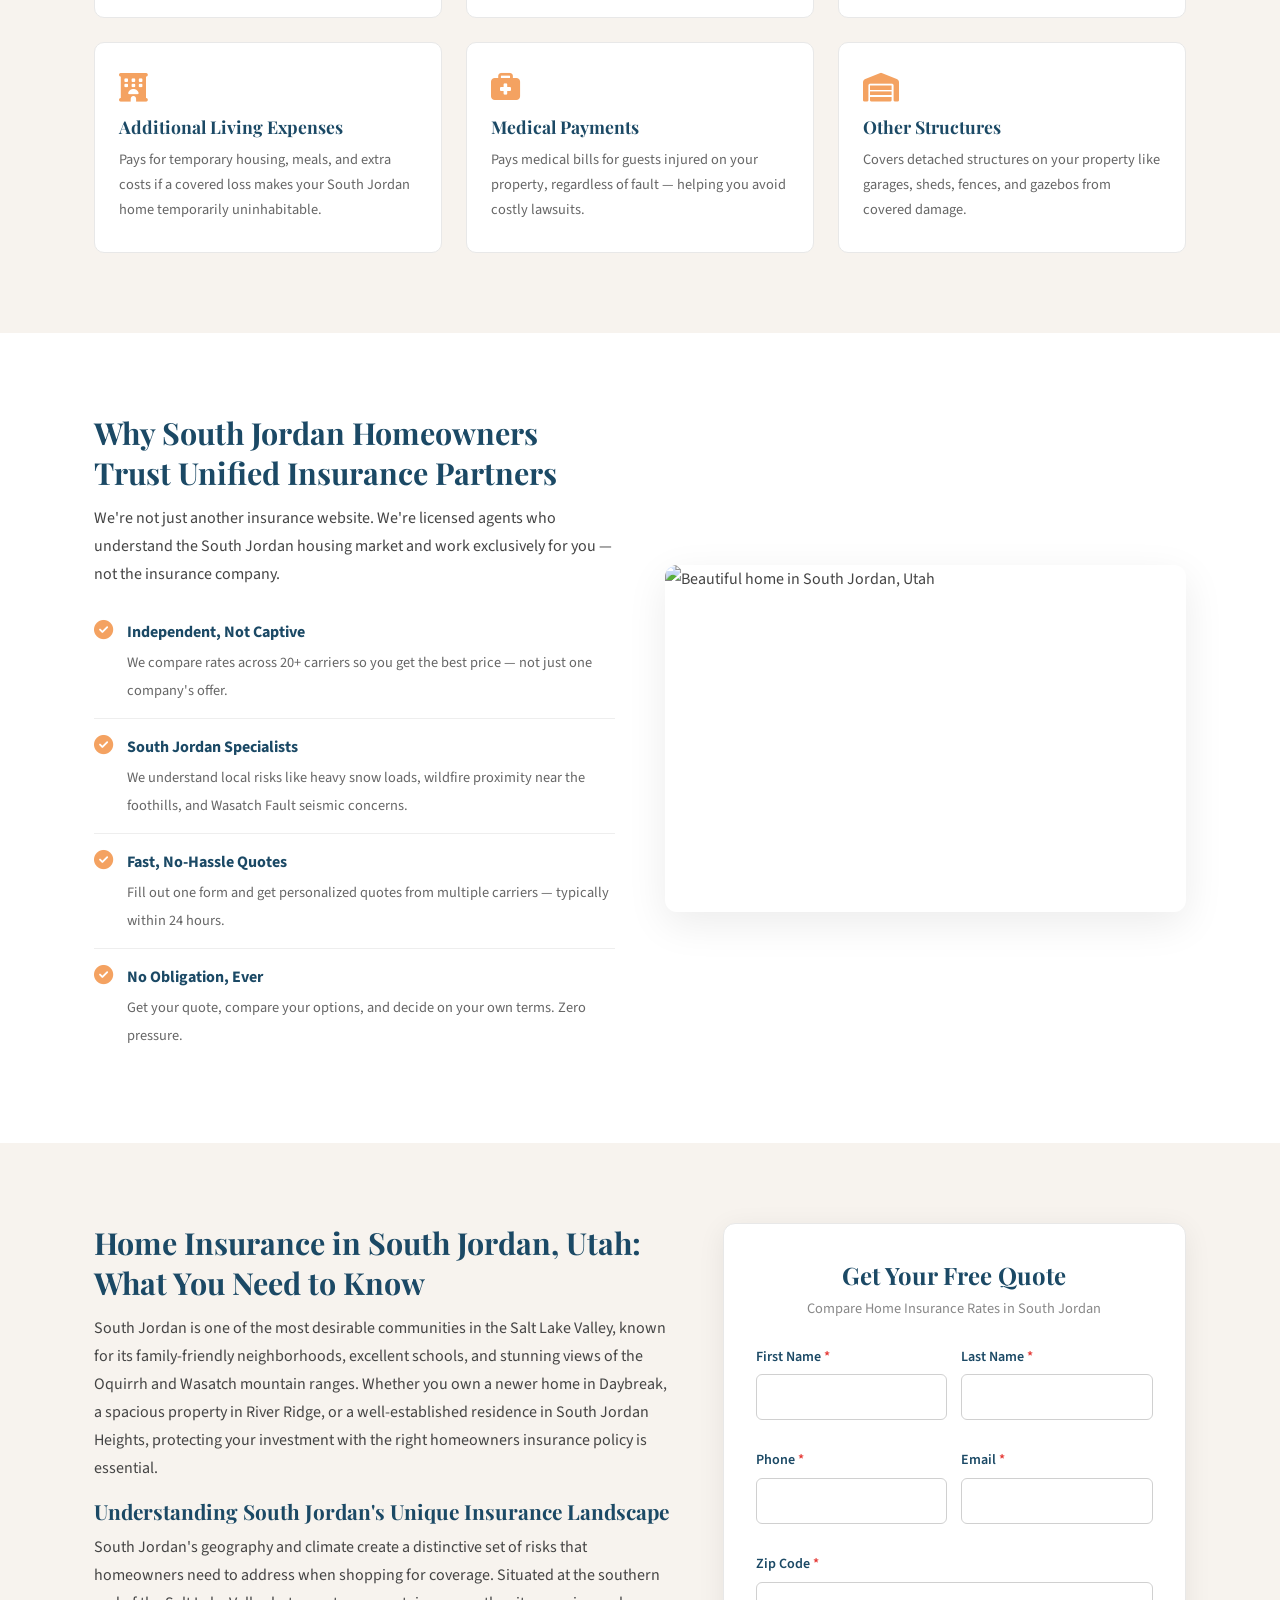
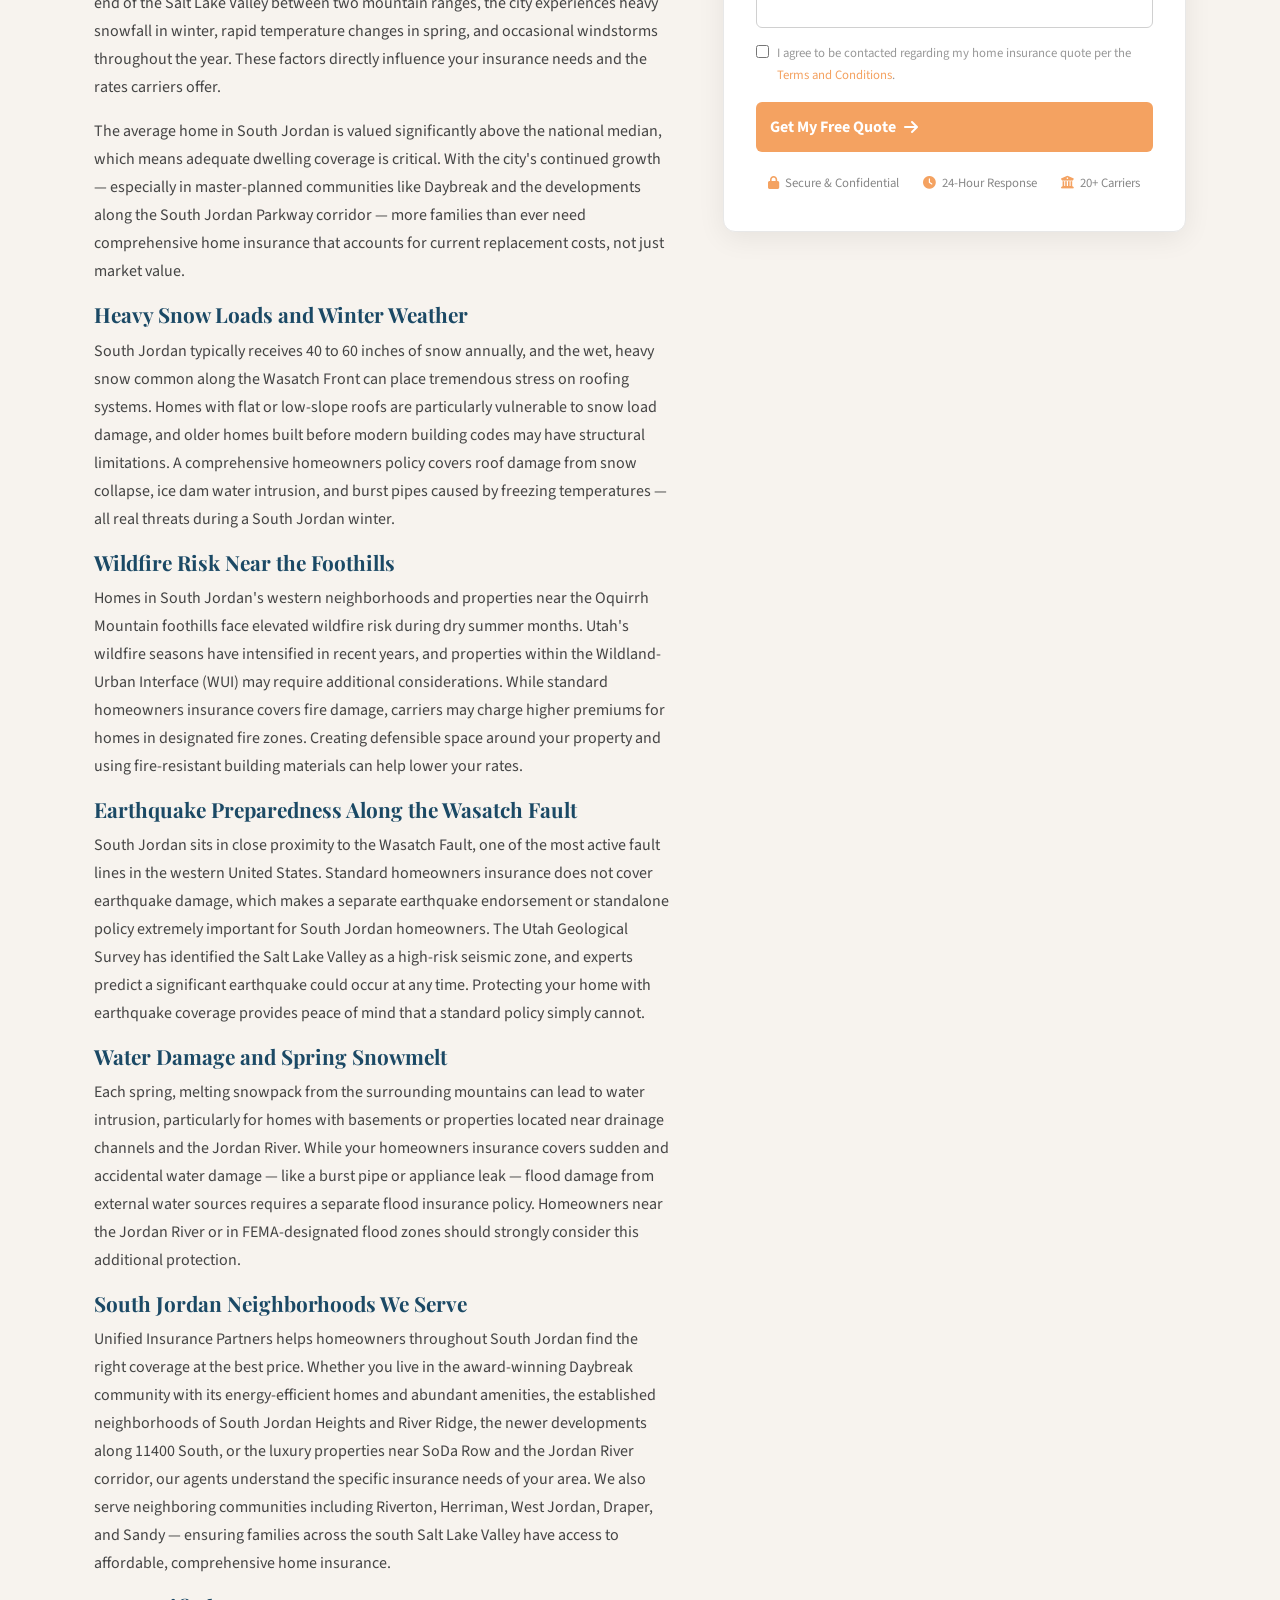
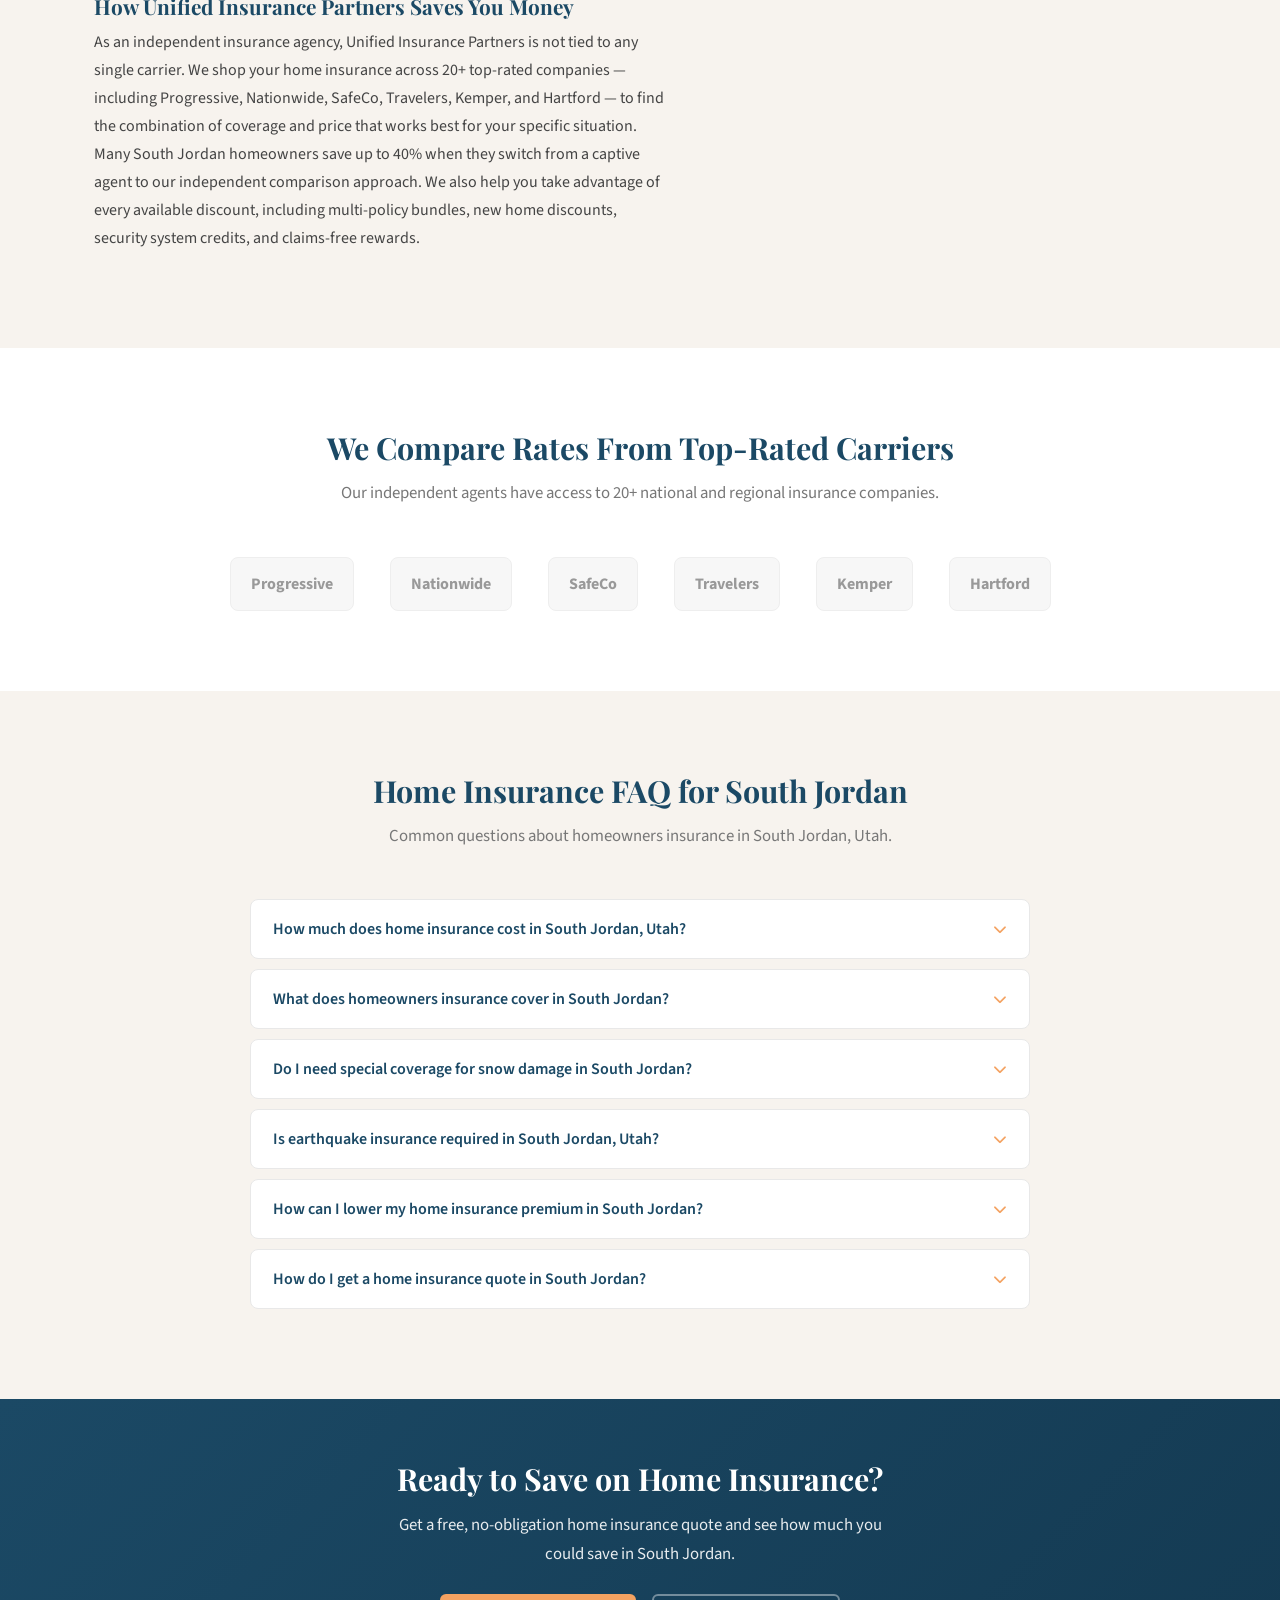
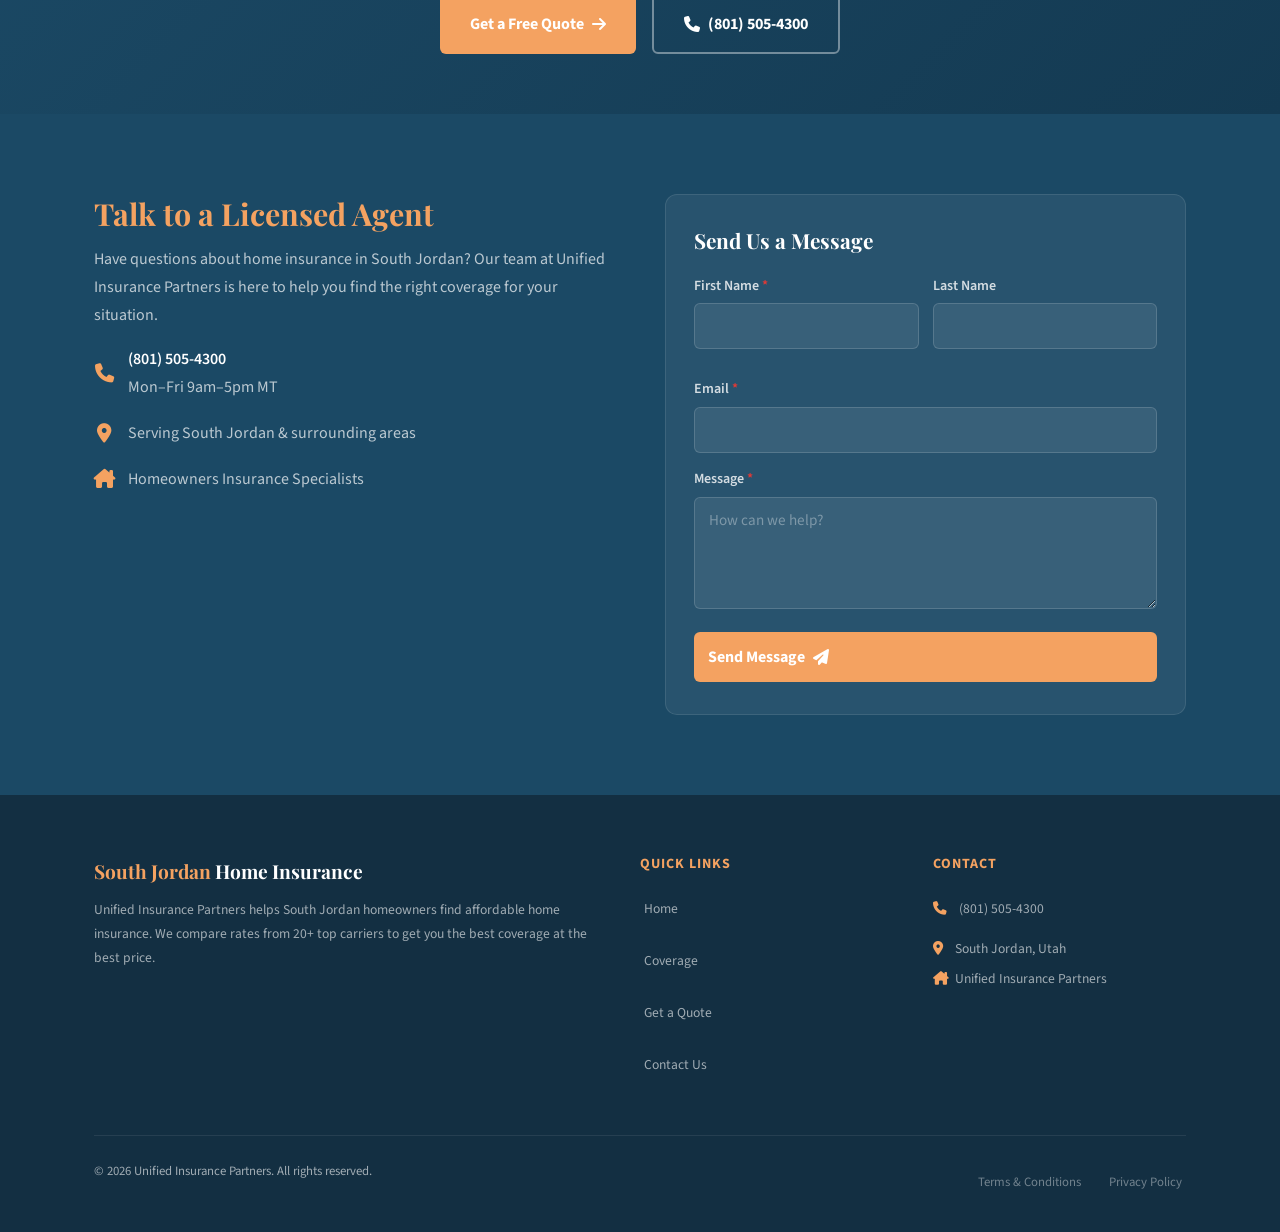
==== commit 5c968269: "Update carrier count from 15+ to 20+ across all pages" ====
--- a/index.html
+++ b/index.html
@@ -4,14 +4,14 @@
   <meta charset="UTF-8">
   <meta name="viewport" content="width=device-width, initial-scale=1.0">
   <title>South Jordan Home Insurance | Save Up to 40% | Free Quote</title>
-  <meta name="description" content="Save up to 40% on home insurance in South Jordan, Utah. Compare rates from 15+ top carriers like Progressive, Nationwide & Travelers. Free quote — no obligation.">
+  <meta name="description" content="Save up to 40% on home insurance in South Jordan, Utah. Compare rates from 20+ top carriers like Progressive, Nationwide & Travelers. Free quote — no obligation.">
   <meta name="keywords" content="home insurance South Jordan, homeowners insurance South Jordan Utah, South Jordan home insurance quote, cheap home insurance South Jordan, best home insurance South Jordan UT">
   <link rel="canonical" href="https://southjordanhomeinsurance.com/">
   <meta name="geo.region" content="US-UT">
   <meta name="geo.placename" content="South Jordan, Utah">
 
   <meta property="og:title" content="South Jordan Home Insurance | Save Up to 40% on Homeowners Insurance">
-  <meta property="og:description" content="Compare home insurance rates from 15+ top carriers in South Jordan, Utah. Free quote — no obligation.">
+  <meta property="og:description" content="Compare home insurance rates from 20+ top carriers in South Jordan, Utah. Free quote — no obligation.">
   <meta property="og:type" content="website">
   <meta property="og:url" content="https://southjordanhomeinsurance.com/">
 
@@ -90,7 +90,7 @@
         "name": "How can I lower my home insurance premium in South Jordan?",
         "acceptedAnswer": {
           "@type": "Answer",
-          "text": "You can lower your South Jordan home insurance premium by bundling with auto insurance, installing security systems and smoke detectors, maintaining a claims-free history, upgrading your roof, choosing a higher deductible, and comparing rates from multiple carriers. Our agents compare 15+ carriers to find you the best rate."
+          "text": "You can lower your South Jordan home insurance premium by bundling with auto insurance, installing security systems and smoke detectors, maintaining a claims-free history, upgrading your roof, choosing a higher deductible, and comparing rates from multiple carriers. Our agents compare 20+ carriers to find you the best rate."
         }
       },
       {
@@ -98,7 +98,7 @@
         "name": "How do I get a home insurance quote in South Jordan?",
         "acceptedAnswer": {
           "@type": "Answer",
-          "text": "Enter your zip code on our website and fill out a brief form. Our licensed agents compare rates from 15+ top carriers and contact you with the best options — typically within 24 hours. The quote is completely free and there is no obligation to purchase."
+          "text": "Enter your zip code on our website and fill out a brief form. Our licensed agents compare rates from 20+ top carriers and contact you with the best options — typically within 24 hours. The quote is completely free and there is no obligation to purchase."
         }
       }
     ]
@@ -179,7 +179,7 @@
     <section class="hero">
       <div class="container">
         <h1>Save Up to 40% on <span>Home Insurance</span> in South Jordan</h1>
-        <p>Compare homeowners insurance rates from 15+ top-rated carriers. Our licensed agents find you the best coverage at the lowest price — in minutes, not hours.</p>
+        <p>Compare homeowners insurance rates from 20+ top-rated carriers. Our licensed agents find you the best coverage at the lowest price — in minutes, not hours.</p>
         <form class="hero-zip-form" aria-label="Enter zip code for quote">
           <input type="text" id="heroZip" inputmode="numeric" maxlength="5" pattern="[0-9]{5}" placeholder="Enter your zip code" aria-label="Zip code" required>
           <button type="submit">Get My Quote <i class="fas fa-arrow-right"></i></button>
@@ -201,7 +201,7 @@
           <div class="stat-label">Average Savings</div>
         </div>
         <div class="stat-item">
-          <span class="stat-number">15+</span>
+          <span class="stat-number">20+</span>
           <div class="stat-label">Insurance Carriers</div>
         </div>
         <div class="stat-item">
@@ -233,7 +233,7 @@
             <div class="step-number">2</div>
             <div class="step-connector"></div>
             <h3>We Compare Rates</h3>
-            <p>Our licensed agents shop your coverage across 15+ top-rated carriers to find the best price for your home.</p>
+            <p>Our licensed agents shop your coverage across 20+ top-rated carriers to find the best price for your home.</p>
           </div>
           <div class="step-card">
             <div class="step-number">3</div>
@@ -296,7 +296,7 @@
             <ul class="why-list">
               <li>
                 <i class="fas fa-circle-check"></i>
-                <div><strong>Independent, Not Captive</strong><span>We compare rates across 15+ carriers so you get the best price — not just one company's offer.</span></div>
+                <div><strong>Independent, Not Captive</strong><span>We compare rates across 20+ carriers so you get the best price — not just one company's offer.</span></div>
               </li>
               <li>
                 <i class="fas fa-circle-check"></i>
@@ -347,7 +347,7 @@
             <p>Unified Insurance Partners helps homeowners throughout South Jordan find the right coverage at the best price. Whether you live in the award-winning Daybreak community with its energy-efficient homes and abundant amenities, the established neighborhoods of South Jordan Heights and River Ridge, the newer developments along 11400 South, or the luxury properties near SoDa Row and the Jordan River corridor, our agents understand the specific insurance needs of your area. We also serve neighboring communities including Riverton, Herriman, West Jordan, Draper, and Sandy — ensuring families across the south Salt Lake Valley have access to affordable, comprehensive home insurance.</p>
 
             <h3>How Unified Insurance Partners Saves You Money</h3>
-            <p>As an independent insurance agency, Unified Insurance Partners is not tied to any single carrier. We shop your home insurance across 15+ top-rated companies — including Progressive, Nationwide, SafeCo, Travelers, Kemper, and Hartford — to find the combination of coverage and price that works best for your specific situation. Many South Jordan homeowners save up to 40% when they switch from a captive agent to our independent comparison approach. We also help you take advantage of every available discount, including multi-policy bundles, new home discounts, security system credits, and claims-free rewards.</p>
+            <p>As an independent insurance agency, Unified Insurance Partners is not tied to any single carrier. We shop your home insurance across 20+ top-rated companies — including Progressive, Nationwide, SafeCo, Travelers, Kemper, and Hartford — to find the combination of coverage and price that works best for your specific situation. Many South Jordan homeowners save up to 40% when they switch from a captive agent to our independent comparison approach. We also help you take advantage of every available discount, including multi-policy bundles, new home discounts, security system credits, and claims-free rewards.</p>
           </div>
           <div>
             <div class="form-wrapper" id="quote">
@@ -394,7 +394,7 @@
               <div class="form-trust">
                 <div class="form-trust-item"><i class="fas fa-lock"></i> Secure &amp; Confidential</div>
                 <div class="form-trust-item"><i class="fas fa-clock"></i> 24-Hour Response</div>
-                <div class="form-trust-item"><i class="fas fa-building-columns"></i> 15+ Carriers</div>
+                <div class="form-trust-item"><i class="fas fa-building-columns"></i> 20+ Carriers</div>
               </div>
             </div>
           </div>
@@ -407,7 +407,7 @@
       <div class="container">
         <div class="section-header">
           <h2>We Compare Rates From Top-Rated Carriers</h2>
-          <p>Our independent agents have access to 15+ national and regional insurance companies.</p>
+          <p>Our independent agents have access to 20+ national and regional insurance companies.</p>
         </div>
         <div class="carrier-grid">
           <span>Progressive</span>
@@ -430,7 +430,7 @@
         <div class="faq-list">
           <div class="faq-item">
             <button class="faq-question" aria-expanded="false">How much does home insurance cost in South Jordan, Utah? <i class="fas fa-chevron-down"></i></button>
-            <div class="faq-answer"><div class="faq-answer-inner">Home insurance in South Jordan typically costs between $800 and $2,200 per year, depending on your home's value, age, construction type, and coverage limits. Homes near the Oquirrh Mountain foothills may see slightly higher rates due to wildfire proximity, while newer homes in developments like Daybreak often qualify for discounts. The best way to find your exact rate is to <a href="home-insurance-quote">request a free quote</a> and let our agents compare rates from 15+ carriers.</div></div>
+            <div class="faq-answer"><div class="faq-answer-inner">Home insurance in South Jordan typically costs between $800 and $2,200 per year, depending on your home's value, age, construction type, and coverage limits. Homes near the Oquirrh Mountain foothills may see slightly higher rates due to wildfire proximity, while newer homes in developments like Daybreak often qualify for discounts. The best way to find your exact rate is to <a href="home-insurance-quote">request a free quote</a> and let our agents compare rates from 20+ carriers.</div></div>
           </div>
           <div class="faq-item">
             <button class="faq-question" aria-expanded="false">What does homeowners insurance cover in South Jordan? <i class="fas fa-chevron-down"></i></button>
@@ -446,11 +446,11 @@
           </div>
           <div class="faq-item">
             <button class="faq-question" aria-expanded="false">How can I lower my home insurance premium in South Jordan? <i class="fas fa-chevron-down"></i></button>
-            <div class="faq-answer"><div class="faq-answer-inner">You can lower your South Jordan home insurance premium by bundling with auto insurance, installing security systems and smoke detectors, maintaining a claims-free history, upgrading your roof to impact-resistant materials, choosing a higher deductible, and most importantly — comparing rates from multiple carriers. Our agents at Unified Insurance Partners compare 15+ carriers to ensure you get the lowest available rate for your coverage needs.</div></div>
+            <div class="faq-answer"><div class="faq-answer-inner">You can lower your South Jordan home insurance premium by bundling with auto insurance, installing security systems and smoke detectors, maintaining a claims-free history, upgrading your roof to impact-resistant materials, choosing a higher deductible, and most importantly — comparing rates from multiple carriers. Our agents at Unified Insurance Partners compare 20+ carriers to ensure you get the lowest available rate for your coverage needs.</div></div>
           </div>
           <div class="faq-item">
             <button class="faq-question" aria-expanded="false">How do I get a home insurance quote in South Jordan? <i class="fas fa-chevron-down"></i></button>
-            <div class="faq-answer"><div class="faq-answer-inner">Simply <a href="home-insurance-quote">fill out our brief quote form</a> or call us at <a href="tel:8015054300">(801) 505-4300</a>. Enter your zip code on our homepage to get started. Our licensed agents compare rates from 15+ top carriers — including Progressive, Nationwide, Travelers, and more — and contact you with the best options, typically within 24 hours. The quote is completely free and there's no obligation.</div></div>
+            <div class="faq-answer"><div class="faq-answer-inner">Simply <a href="home-insurance-quote">fill out our brief quote form</a> or call us at <a href="tel:8015054300">(801) 505-4300</a>. Enter your zip code on our homepage to get started. Our licensed agents compare rates from 20+ top carriers — including Progressive, Nationwide, Travelers, and more — and contact you with the best options, typically within 24 hours. The quote is completely free and there's no obligation.</div></div>
           </div>
         </div>
       </div>
@@ -528,7 +528,7 @@
       <div class="footer-grid">
         <div class="footer-about">
           <div class="logo-text"><span style="color:#F4A261;">South Jordan</span> Home Insurance</div>
-          <p>Unified Insurance Partners helps South Jordan homeowners find affordable home insurance. We compare rates from 15+ top carriers to get you the best coverage at the best price.</p>
+          <p>Unified Insurance Partners helps South Jordan homeowners find affordable home insurance. We compare rates from 20+ top carriers to get you the best coverage at the best price.</p>
         </div>
         <div class="footer-links">
           <h4>Quick Links</h4>
